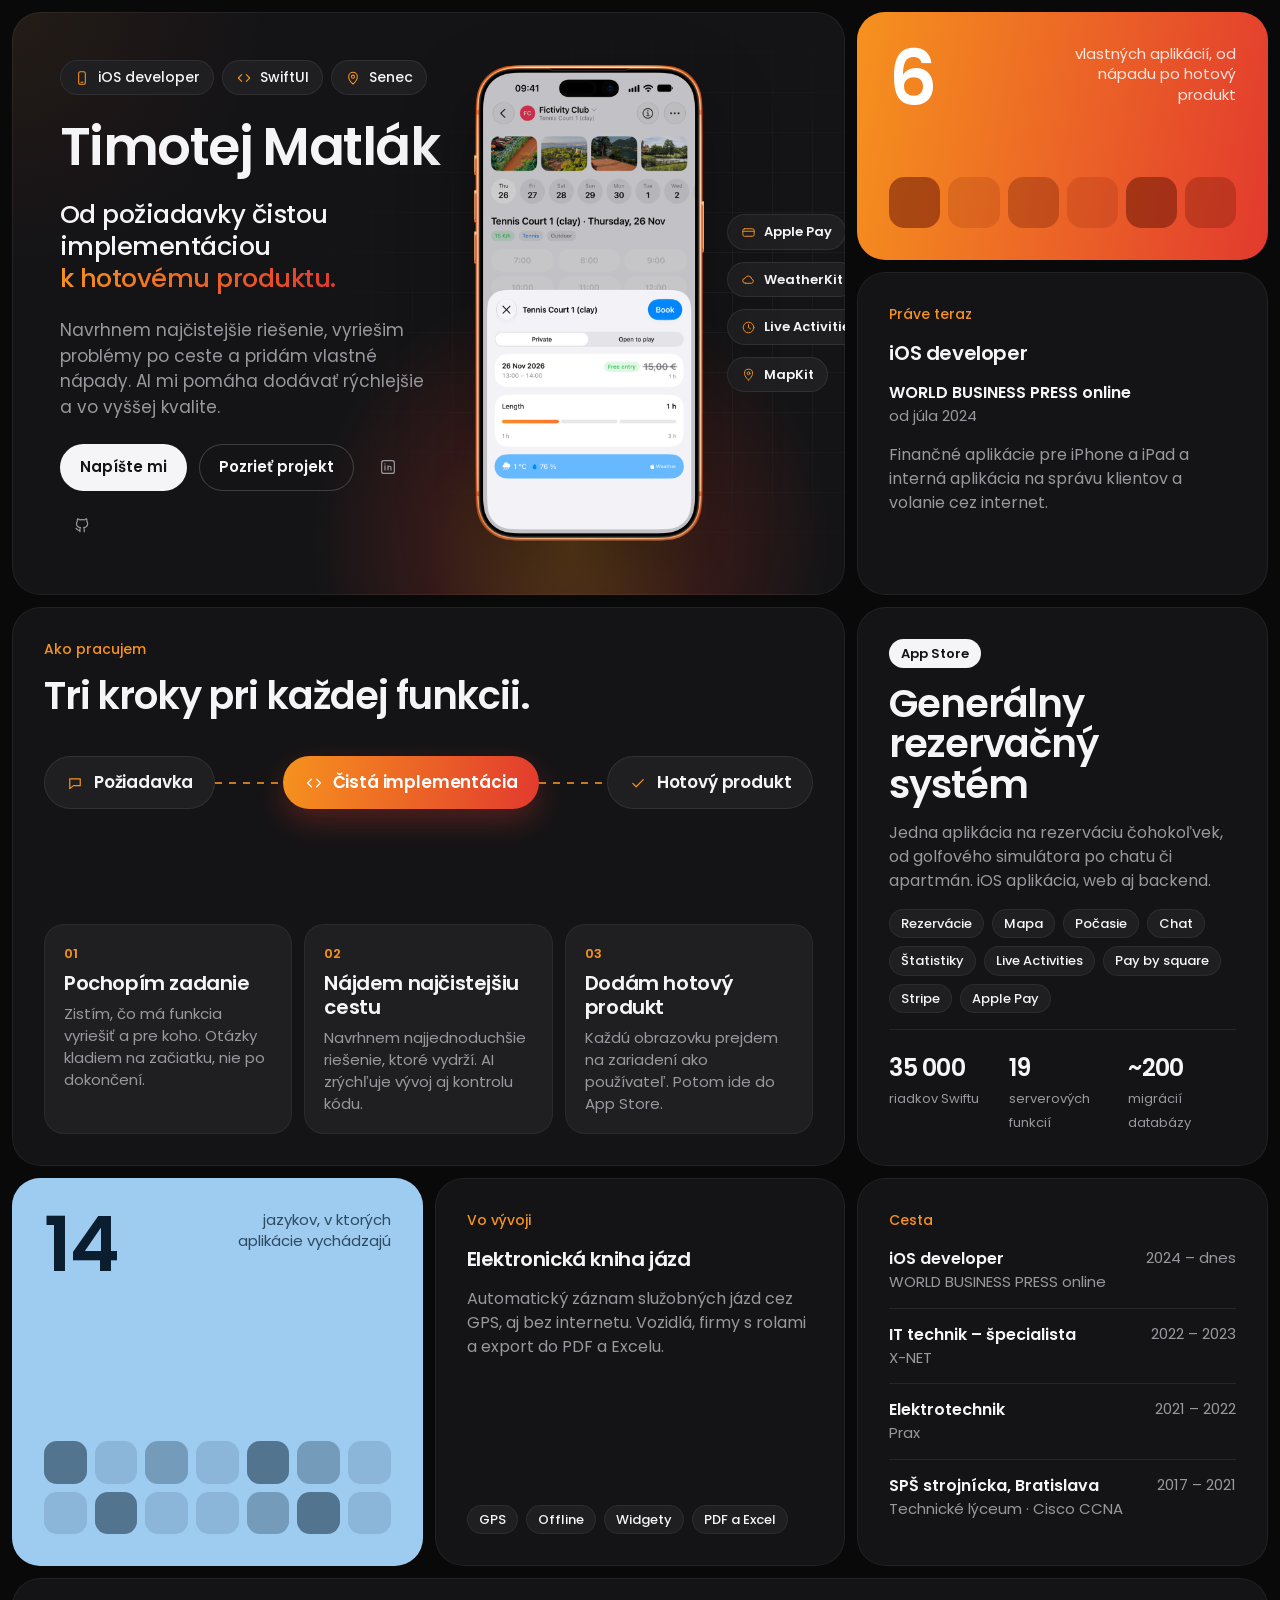
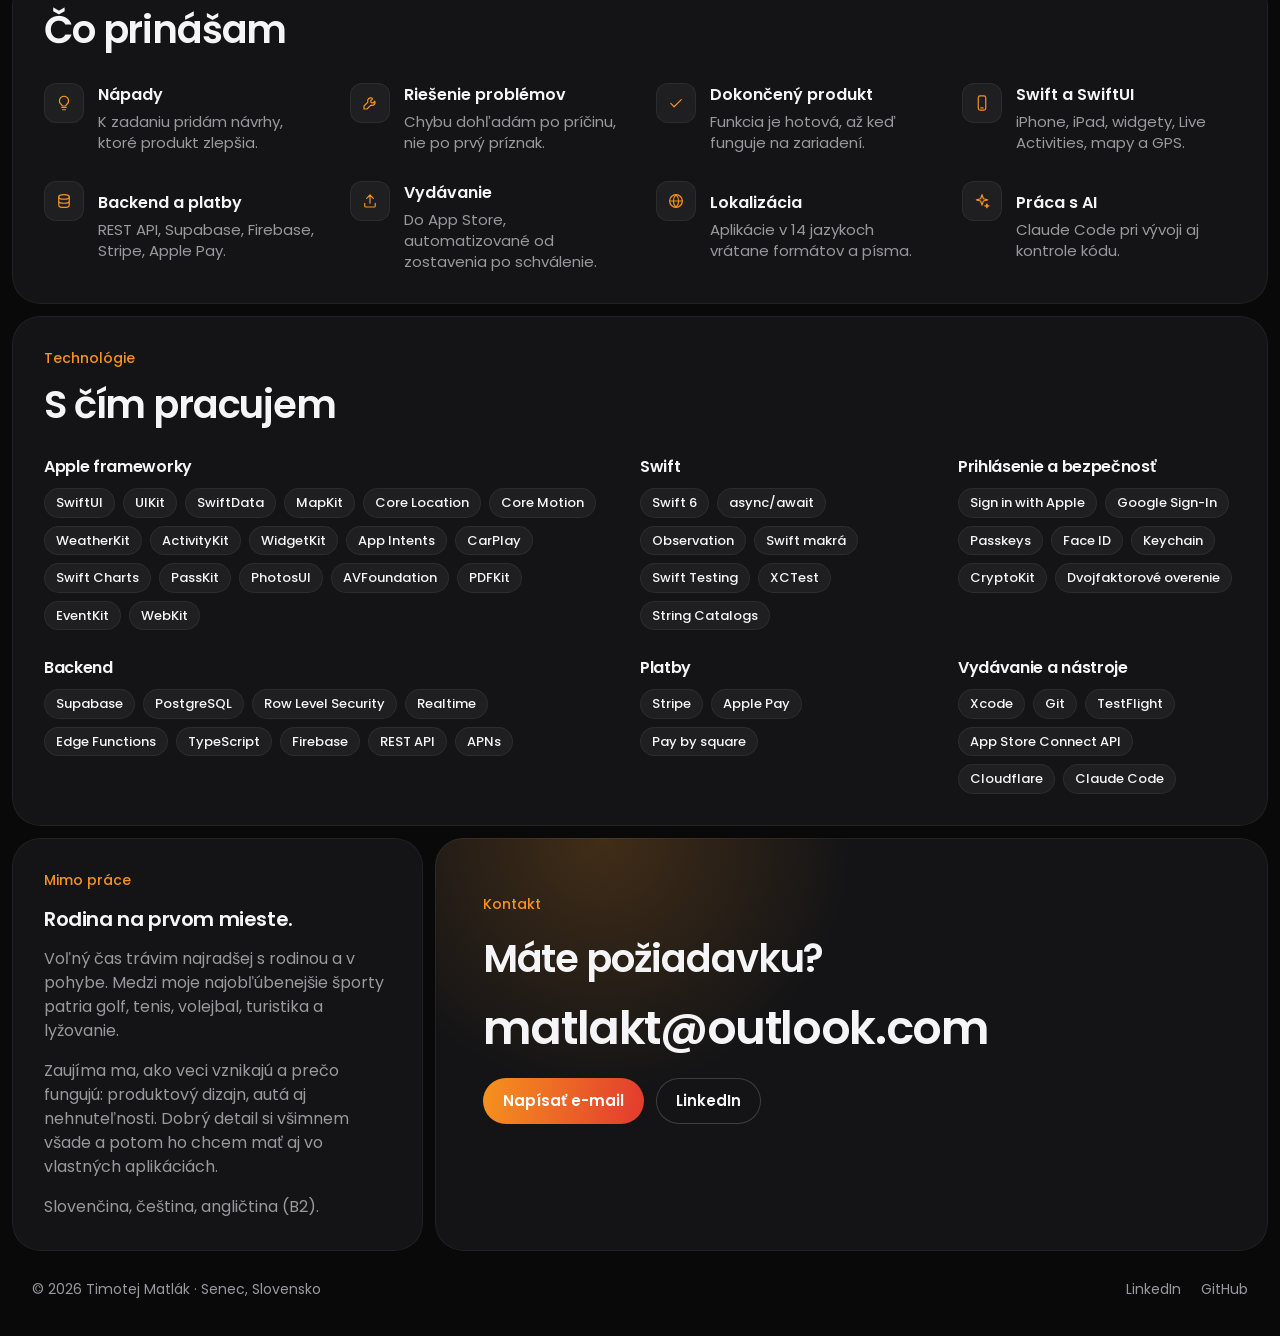
==== index.html @ e7dbe17a "Longer text outside of work Co-Authored-By: Claude Fable 5.2 <noreply@anthropic.com>" ====
<!DOCTYPE html>
<html lang="sk" data-theme="dark">
<head>
  <meta charset="UTF-8">
  <meta name="viewport" content="width=device-width, initial-scale=1.0">
  <script>document.documentElement.classList.add("js")</script>
  <title>Timotej Matlák | iOS developer</title>
  <meta name="description" content="iOS developer zo Slovenska. Od požiadavky čistou implementáciou k hotovému produktu: finančné aplikácie, vlastný rezervačný systém a ďalšie projekty.">
  <meta name="theme-color" content="#09090a">
  <meta name="color-scheme" content="dark">
  <link rel="stylesheet" href="style.css?v=17">
</head>
<body>
<main class="bento">

  <section class="tile hero c8 r2">
    <div class="hero-text">
      <div class="roles rise">
        <span><svg class="i" viewBox="0 0 24 24" aria-hidden="true"><rect x="7" y="2.5" width="10" height="19" rx="2.5"/><path d="M10.5 18.5h3"/></svg>iOS developer</span>
        <span><svg class="i" viewBox="0 0 24 24" aria-hidden="true"><path d="M8.5 7 3.5 12l5 5M15.5 7l5 5-5 5"/></svg>SwiftUI</span>
        <span><svg class="i" viewBox="0 0 24 24" aria-hidden="true"><path d="M12 21s6.5-5.600 6.500-11a6.500 6.500 0 0 0-13 0c0 5.400 6.500 11 6.500 11Z"/><circle cx="12" cy="10" r="2.300"/></svg>Senec</span>
      </div>
      <h1 class="rise" style="--i:1">Timotej Matlák</h1>
      <p class="motto rise" style="--i:2">Od požiadavky čistou implementáciou <span class="warm">k hotovému produktu.</span></p>
      <p class="lead rise" style="--i:3">Navrhnem najčistejšie riešenie, vyriešim problémy po ceste a pridám vlastné nápady. AI mi pomáha dodávať rýchlejšie a vo vyššej kvalite.</p>
      <div class="actions rise" style="--i:4">
        <a class="btn" href="#kontakt">Napíšte mi</a>
        <a class="btn btn-line" href="#projekt">Pozrieť projekt</a>
        <a class="icon-link" href="https://www.linkedin.com/in/matlák/" aria-label="LinkedIn"><svg class="i" viewBox="0 0 24 24" aria-hidden="true"><rect x="3.500" y="3.500" width="17" height="17" rx="3"/><path d="M8 10.500V16M8 7.800v.1M12 16v-3a2 2 0 0 1 4 0v3M12 10.500V16"/></svg></a>
        <a class="icon-link" href="https://github.com/Tim-engineer" aria-label="GitHub"><svg class="i" viewBox="0 0 24 24" aria-hidden="true"><path d="M9.500 19c-4 1.200-4-2-5.500-2.500M15 21v-3.200a2.800 2.800 0 0 0-.8-2.200c2.700-.3 5.300-1.300 5.300-5.600a4.300 4.300 0 0 0-1.200-3 4 4 0 0 0-.1-3s-1-.3-3.200 1.200a11 11 0 0 0-5.800 0C7 3.700 6 4 6 4a4 4 0 0 0-.1 3 4.300 4.300 0 0 0-1.200 3c0 4.300 2.600 5.300 5.300 5.600a2.800 2.800 0 0 0-.8 2.200V21"/></svg></a>
      </div>
    </div>
    <div class="stage rise" style="--i:3" aria-hidden="true">
      <div class="phone"><img class="shot" src="img/phone-1.png" alt=""><img class="shot swap" src="img/phone-2.png" alt=""></div>
      <div class="chips">
      <span class="chip chip-1"><svg class="i" viewBox="0 0 24 24"><rect x="3" y="6" width="18" height="12" rx="2.500"/><path d="M3 10h18"/></svg>Apple Pay</span>
      <span class="chip chip-2"><svg class="i" viewBox="0 0 24 24"><path d="M7 18a4 4 0 0 1-.5-8 5.500 5.500 0 0 1 10.600 1.200A3.500 3.500 0 0 1 17 18H7Z"/></svg>WeatherKit</span>
      <span class="chip chip-3"><svg class="i" viewBox="0 0 24 24"><circle cx="12" cy="12" r="8.500"/><path d="M12 7.500V12l3 2"/></svg>Live Activities</span>
      <span class="chip chip-4"><svg class="i" viewBox="0 0 24 24"><path d="M12 21s6.500-5.600 6.500-11a6.500 6.500 0 0 0-13 0c0 5.400 6.500 11 6.500 11Z"/><circle cx="12" cy="10" r="2.300"/></svg>MapKit</span>
      </div>
    </div>
  </section>

  <section class="tile tile-warm c4 reveal">
    <div class="stat-head"><span class="big">6</span><p>vlastných aplikácií, od nápadu po hotový produkt</p></div>
    <div class="apps" aria-hidden="true"><span style="--n:0"></span><span style="--n:1"></span><span style="--n:2"></span><span style="--n:3"></span><span style="--n:4"></span><span style="--n:5"></span></div>
  </section>

  <section class="tile c4 reveal" style="--i:1">
    <span class="label">Práve teraz</span>
    <h3>iOS developer</h3>
    <p class="org">WORLD BUSINESS PRESS online<small>od júla 2024</small></p>
    <p>Finančné aplikácie pre iPhone a iPad a interná aplikácia na správu klientov a volanie cez internet.</p>
  </section>

  <section class="tile c8 r2 reveal">
    <span class="label">Ako pracujem</span>
    <h2>Tri kroky pri každej funkcii.</h2>
    <div class="flow" aria-hidden="true">
      <span class="node"><svg class="i" viewBox="0 0 24 24"><path d="M5 6.500h14v9H10l-5 4v-13Z"/></svg>Požiadavka</span>
      <span class="wire"></span>
      <span class="node node-main"><svg class="i" viewBox="0 0 24 24"><path d="M8.500 7 3.500 12l5 5M15.500 7l5 5-5 5"/></svg>Čistá implementácia</span>
      <span class="wire"></span>
      <span class="node"><svg class="i" viewBox="0 0 24 24"><path d="m5 12.500 4.500 4.500L19 7.500"/></svg>Hotový produkt</span>
    </div>
    <div class="steps">
      <div class="step"><small>01</small><h3>Pochopím zadanie</h3><p>Zistím, čo má funkcia vyriešiť a pre koho. Otázky kladiem na začiatku, nie po dokončení.</p></div>
      <div class="step"><small>02</small><h3>Nájdem najčistejšiu cestu</h3><p>Navrhnem najjednoduchšie riešenie, ktoré vydrží. AI zrýchľuje vývoj aj kontrolu kódu.</p></div>
      <div class="step"><small>03</small><h3>Dodám hotový produkt</h3><p>Každú obrazovku prejdem na zariadení ako používateľ. Potom ide do App Store.</p></div>
    </div>
  </section>

  <section class="tile c4 r2 reveal" id="projekt" style="--i:1">
    <span class="badge">App Store</span>
    <h2>Generálny rezervačný systém</h2>
    <p>Jedna aplikácia na rezerváciu čohokoľvek, od golfového simulátora po chatu či apartmán. iOS aplikácia, web aj backend.</p>
    <div class="tags"><span>Rezervácie</span><span>Mapa</span><span>Počasie</span><span>Chat</span><span>Štatistiky</span><span>Live Activities</span><span>Pay by square</span><span>Stripe</span><span>Apple Pay</span></div>
    <div class="nums">
      <div><b>35 000</b><span>riadkov Swiftu</span></div>
      <div><b>19</b><span>serverových funkcií</span></div>
      <div><b>~200</b><span>migrácií databázy</span></div>
    </div>
  </section>

  <section class="tile tile-sky c4 reveal">
    <div class="stat-head"><span class="big">14</span><p>jazykov, v ktorých aplikácie vychádzajú</p></div>
    <div class="langs" aria-hidden="true">
      <span style="--n:0"></span><span style="--n:1"></span><span style="--n:2"></span><span style="--n:3"></span><span style="--n:4"></span><span style="--n:5"></span><span style="--n:6"></span>
      <span style="--n:7"></span><span style="--n:8"></span><span style="--n:9"></span><span style="--n:10"></span><span style="--n:11"></span><span style="--n:12"></span><span style="--n:13"></span>
    </div>
  </section>

  <section class="tile c4 reveal" style="--i:1">
    <span class="label">Vo vývoji</span>
    <h3>Elektronická kniha jázd</h3>
    <p>Automatický záznam služobných jázd cez GPS, aj bez internetu. Vozidlá, firmy s rolami a export do PDF a Excelu.</p>
    <div class="tags push"><span>GPS</span><span>Offline</span><span>Widgety</span><span>PDF a Excel</span></div>
  </section>

  <section class="tile c4 reveal" style="--i:2">
    <span class="label">Cesta</span>
    <ul class="rows">
      <li><div><b>iOS developer</b><small>WORLD BUSINESS PRESS online</small></div><span>2024 – dnes</span></li>
      <li><div><b>IT technik – špecialista</b><small>X-NET</small></div><span>2022 – 2023</span></li>
      <li><div><b>Elektrotechnik</b><small>Prax</small></div><span>2021 – 2022</span></li>
      <li><div><b>SPŠ strojnícka, Bratislava</b><small>Technické lýceum · Cisco CCNA</small></div><span>2017 – 2021</span></li>
    </ul>
  </section>

  <section class="tile c12 reveal">
    <h2>Čo prinášam</h2>
    <ul class="skills">
      <li><span class="ico"><svg class="i" viewBox="0 0 24 24" aria-hidden="true"><path d="M9 18h6M10 21h4M12 3a6 6 0 0 0-3.500 10.900c.6.500 1 1.200 1 2.100h5c0-.9.400-1.600 1-2.100A6 6 0 0 0 12 3Z"/></svg></span><b>Nápady</b><span>K zadaniu pridám návrhy, ktoré produkt zlepšia.</span></li>
      <li><span class="ico"><svg class="i" viewBox="0 0 24 24" aria-hidden="true"><path d="M14.500 5.500a4 4 0 0 0-5.300 5.300L4 16v4h4l5.200-5.200a4 4 0 0 0 5.300-5.300L16 12l-2.500-.5L13 9l2.500-2.500"/></svg></span><b>Riešenie problémov</b><span>Chybu dohľadám po príčinu, nie po prvý príznak.</span></li>
      <li><span class="ico"><svg class="i" viewBox="0 0 24 24" aria-hidden="true"><path d="m5 12.500 4.500 4.500L19 7.500"/></svg></span><b>Dokončený produkt</b><span>Funkcia je hotová, až keď funguje na zariadení.</span></li>
      <li><span class="ico"><svg class="i" viewBox="0 0 24 24" aria-hidden="true"><rect x="7" y="2.500" width="10" height="19" rx="2.500"/><path d="M10.500 18.500h3"/></svg></span><b>Swift a SwiftUI</b><span>iPhone, iPad, widgety, Live Activities, mapy a GPS.</span></li>
      <li><span class="ico"><svg class="i" viewBox="0 0 24 24" aria-hidden="true"><ellipse cx="12" cy="6.500" rx="7" ry="3"/><path d="M5 6.500v11c0 1.700 3.100 3 7 3s7-1.300 7-3v-11M5 12c0 1.700 3.100 3 7 3s7-1.300 7-3"/></svg></span><b>Backend a platby</b><span>REST API, Supabase, Firebase, Stripe, Apple Pay.</span></li>
      <li><span class="ico"><svg class="i" viewBox="0 0 24 24" aria-hidden="true"><path d="M12 15V4M7.500 8.500 12 4l4.500 4.500M5 15v3.500A1.500 1.500 0 0 0 6.500 20h11a1.500 1.500 0 0 0 1.500-1.500V15"/></svg></span><b>Vydávanie</b><span>Do App Store, automatizované od zostavenia po schválenie.</span></li>
      <li><span class="ico"><svg class="i" viewBox="0 0 24 24" aria-hidden="true"><circle cx="12" cy="12" r="8.500"/><path d="M3.500 12h17M12 3.500c2.500 2.500 3.500 5.300 3.500 8.500s-1 6-3.500 8.500c-2.500-2.500-3.500-5.300-3.500-8.500s1-6 3.500-8.500Z"/></svg></span><b>Lokalizácia</b><span>Aplikácie v 14 jazykoch vrátane formátov a písma.</span></li>
      <li><span class="ico"><svg class="i" viewBox="0 0 24 24" aria-hidden="true"><path d="M12 3.500 13.800 9l5.700 1.500-5.700 1.500L12 17.500 10.200 12 4.500 10.500 10.200 9 12 3.500ZM18.500 16l.7 2 2 .5-2 .5-.7 2-.7-2-2-.5 2-.5.700-2Z"/></svg></span><b>Práca s AI</b><span>Claude Code pri vývoji aj kontrole kódu.</span></li>
    </ul>
  </section>

  <section class="tile c12 reveal">
    <span class="label">Technológie</span>
    <h2>S čím pracujem</h2>
    <div class="tech">
      <div><h3>Apple frameworky</h3><div class="tags"><span>SwiftUI</span><span>UIKit</span><span>SwiftData</span><span>MapKit</span><span>Core Location</span><span>Core Motion</span><span>WeatherKit</span><span>ActivityKit</span><span>WidgetKit</span><span>App Intents</span><span>CarPlay</span><span>Swift Charts</span><span>PassKit</span><span>PhotosUI</span><span>AVFoundation</span><span>PDFKit</span><span>EventKit</span><span>WebKit</span></div></div>
      <div><h3>Swift</h3><div class="tags"><span>Swift 6</span><span>async/await</span><span>Observation</span><span>Swift makrá</span><span>Swift Testing</span><span>XCTest</span><span>String Catalogs</span></div></div>
      <div><h3>Prihlásenie a bezpečnosť</h3><div class="tags"><span>Sign in with Apple</span><span>Google Sign-In</span><span>Passkeys</span><span>Face ID</span><span>Keychain</span><span>CryptoKit</span><span>Dvojfaktorové overenie</span></div></div>
      <div><h3>Backend</h3><div class="tags"><span>Supabase</span><span>PostgreSQL</span><span>Row Level Security</span><span>Realtime</span><span>Edge Functions</span><span>TypeScript</span><span>Firebase</span><span>REST API</span><span>APNs</span></div></div>
      <div><h3>Platby</h3><div class="tags"><span>Stripe</span><span>Apple Pay</span><span>Pay by square</span></div></div>
      <div><h3>Vydávanie a nástroje</h3><div class="tags"><span>Xcode</span><span>Git</span><span>TestFlight</span><span>App Store Connect API</span><span>Cloudflare</span><span>Claude Code</span></div></div>
    </div>
  </section>

  <section class="tile c4 reveal">
    <span class="label">Mimo práce</span>
    <h3>Rodina na prvom mieste.</h3>
    <p>Voľný čas trávim najradšej s rodinou a v pohybe. Medzi moje najobľúbenejšie športy patria golf, tenis, volejbal, turistika a lyžovanie.</p>
    <p>Zaujíma ma, ako veci vznikajú a prečo fungujú: produktový dizajn, autá aj nehnuteľnosti. Dobrý detail si všimnem všade a potom ho chcem mať aj vo vlastných aplikáciách.</p>
    <p class="push">Slovenčina, čeština, angličtina (B2).</p>
  </section>

  <section class="tile contact c8 reveal" id="kontakt" style="--i:1">
    <span class="label">Kontakt</span>
    <h2>Máte požiadavku?</h2>
    <a class="mail" href="mailto:matlakt@outlook.com">matlakt@outlook.com</a>
    <div class="actions">
      <a class="btn btn-warm" href="mailto:matlakt@outlook.com">Napísať e-mail</a>
      <a class="btn btn-line" href="https://www.linkedin.com/in/matlák/">LinkedIn</a>
    </div>
  </section>

  <footer class="foot">
    <span>© 2026 Timotej Matlák · Senec, Slovensko</span>
    <nav><a href="https://www.linkedin.com/in/matlák/">LinkedIn</a><a href="https://github.com/Tim-engineer">GitHub</a></nav>
  </footer>
</main>
<script>
(function () {
  var items = document.querySelectorAll(".reveal");
  if (!("IntersectionObserver" in window)) { items.forEach(function (el) { el.classList.add("is-in"); }); return; }
  var io = new IntersectionObserver(function (entries) {
    entries.forEach(function (en) { if (en.isIntersecting) { en.target.classList.add("is-in"); io.unobserve(en.target); } });
  }, { rootMargin: "0px 0px -5% 0px" });
  items.forEach(function (el) { io.observe(el); });
})();
</script>
<script>
(function () {
  // Warm glow that follows the pointer across the tiles.
  if (!window.matchMedia("(hover: hover) and (pointer: fine)").matches) return;
  var tiles = document.querySelectorAll(".tile"), x = 0, y = 0, queued = false;
  function paint() {
    queued = false;
    tiles.forEach(function (t) {
      var r = t.getBoundingClientRect();
      t.style.setProperty("--mx", (x - r.left) + "px");
      t.style.setProperty("--my", (y - r.top) + "px");
    });
  }
  function ask() { if (!queued) { queued = true; requestAnimationFrame(paint); } }
  window.addEventListener("pointermove", function (e) { x = e.clientX; y = e.clientY; ask(); }, { passive: true });
  window.addEventListener("scroll", ask, { passive: true });
  document.documentElement.addEventListener("pointerleave", function () { x = y = -9999; ask(); });
})();
</script>
</body>
</html>
---- style.css ----
/* Personal bento page. Tokens are RGB triplets so every surface can take an alpha. */
@font-face { font-family: "Poppins"; font-weight: 400; font-display: swap; src: url("fonts/poppins-400-latin-ext.woff2") format("woff2"); unicode-range: U+0100-02BA, U+1E00-1E9F, U+20A0-20C0; }
@font-face { font-family: "Poppins"; font-weight: 400; font-display: swap; src: url("fonts/poppins-400-latin.woff2") format("woff2"); unicode-range: U+0000-00FF, U+2000-206F, U+20AC; }
@font-face { font-family: "Poppins"; font-weight: 500; font-display: swap; src: url("fonts/poppins-500-latin-ext.woff2") format("woff2"); unicode-range: U+0100-02BA, U+1E00-1E9F, U+20A0-20C0; }
@font-face { font-family: "Poppins"; font-weight: 500; font-display: swap; src: url("fonts/poppins-500-latin.woff2") format("woff2"); unicode-range: U+0000-00FF, U+2000-206F, U+20AC; }
@font-face { font-family: "Poppins"; font-weight: 600; font-display: swap; src: url("fonts/poppins-600-latin-ext.woff2") format("woff2"); unicode-range: U+0100-02BA, U+1E00-1E9F, U+20A0-20C0; }
@font-face { font-family: "Poppins"; font-weight: 600; font-display: swap; src: url("fonts/poppins-600-latin.woff2") format("woff2"); unicode-range: U+0000-00FF, U+2000-206F, U+20AC; }

:root {
  color-scheme: light;
  --bg: 240 240 242;
  --surface: 255 255 255;
  --raised: 243 243 245;
  --ink: 26 26 26;
  --muted: 110 110 115;
  --line: 0 0 0;
  --sky: 222 238 252;
  --sky-ink: 18 52 82;
  --warm-a: #e23a2e;
  --warm-b: #f6921e;
  --warm: linear-gradient(100deg, var(--warm-b), var(--warm-a));
  --font: -apple-system, BlinkMacSystemFont, "Poppins", "Helvetica Neue", Helvetica, Arial, sans-serif;
  --ease: cubic-bezier(.16, 1, .3, 1);
}
@media (prefers-color-scheme: dark) {
  :root:not([data-theme="light"]) {
    color-scheme: dark;
    --bg: 9 9 10; --surface: 20 20 22; --raised: 31 31 34; --ink: 245 245 247; --muted: 152 152 158; --line: 255 255 255;
    --sky: 158 204 240; --sky-ink: 10 30 48;
  }
}
:root[data-theme="dark"] {
  color-scheme: dark;
  --bg: 9 9 10; --surface: 20 20 22; --raised: 31 31 34; --ink: 245 245 247; --muted: 152 152 158; --line: 255 255 255;
  --sky: 158 204 240; --sky-ink: 10 30 48;
}

* { margin: 0; padding: 0; box-sizing: border-box; }
body { font-family: var(--font); background: rgb(var(--bg)); color: rgb(var(--ink)); font-size: 16px; line-height: 1.5; -webkit-font-smoothing: antialiased; }
a { color: inherit; text-decoration: none; }
img { display: block; max-width: 100%; }
ul { list-style: none; }
:focus-visible { outline: 2px solid var(--warm-b); outline-offset: 3px; }
h1, h2, h3 { font-weight: 600; letter-spacing: -0.03em; line-height: 1.05; }
h1 { font-size: clamp(44px, 6vw, 84px); }
h2 { font-size: clamp(28px, 3vw, 40px); }
h3 { font-size: 20px; letter-spacing: -0.02em; line-height: 1.2; }
.warm { background: var(--warm); -webkit-background-clip: text; background-clip: text; -webkit-text-fill-color: transparent; color: var(--warm-a); }
.muted { color: rgb(var(--muted)); }
.i { width: 18px; height: 18px; flex: none; fill: none; stroke: currentColor; stroke-width: 1.6; stroke-linecap: round; stroke-linejoin: round; }

/* ---------- grid ---------- */
.bento { display: grid; grid-template-columns: repeat(12, 1fr); grid-auto-flow: row dense; gap: 12px; padding: 12px; max-width: 1560px; margin: 0 auto; }
.tile { position: relative; background: rgb(var(--surface)); border-radius: 28px; padding: 32px; overflow: hidden; box-shadow: inset 0 0 0 1px rgb(var(--line) / .06); display: flex; flex-direction: column; gap: 16px; min-width: 0; }
.c4 { grid-column: span 4; } .c8 { grid-column: span 8; } .c12 { grid-column: span 12; } .r2 { grid-row: span 2; }
.label { font-size: 14px; font-weight: 500; color: var(--warm-b); }
.tile p { color: rgb(var(--muted)); max-width: 54ch; }
.push { margin-top: auto; }

/* ---------- hero ---------- */
.hero { display: grid; grid-template-columns: 1fr auto; align-items: center; gap: 32px; padding: 48px; min-height: 560px; isolation: isolate; }
.hero::before { content: ""; position: absolute; inset: 0; z-index: -1; background-image: linear-gradient(rgb(var(--line) / .05) 1px, transparent 1px), linear-gradient(90deg, rgb(var(--line) / .05) 1px, transparent 1px); background-size: 40px 40px; -webkit-mask-image: radial-gradient(ellipse 70% 80% at 80% 50%, #000, transparent 70%); mask-image: radial-gradient(ellipse 70% 80% at 80% 50%, #000, transparent 70%); }
.hero::after { content: ""; position: absolute; z-index: -1; right: -10%; bottom: -40%; width: 70%; aspect-ratio: 1; border-radius: 50%; background: radial-gradient(closest-side, rgba(246, 146, 30, .22), rgba(226, 58, 46, .10) 50%, transparent); }
.hero-text { display: flex; flex-direction: column; align-items: flex-start; gap: 24px; }
.roles { display: inline-flex; flex-wrap: wrap; border-radius: 100px; background: rgb(var(--raised)); box-shadow: inset 0 0 0 1px rgb(var(--line) / .06); font-size: 14px; font-weight: 500; }
.roles span { display: inline-flex; align-items: center; gap: 8px; padding: 8px 16px; }
.roles span + span { box-shadow: inset 1px 0 0 rgb(var(--line) / .1); }
.roles .i { width: 16px; height: 16px; color: var(--warm-b); }
.motto .warm { display: inline-block; }
.motto { font-size: clamp(20px, 2vw, 28px); font-weight: 500; letter-spacing: -0.02em; line-height: 1.25; max-width: 26ch; color: rgb(var(--ink)) !important; }
.lead { font-size: 17px; max-width: 46ch !important; }
.actions { display: flex; flex-wrap: wrap; align-items: center; gap: 12px; }
.btn { display: inline-flex; align-items: center; gap: 8px; font-size: 15px; font-weight: 600; padding: 12px 20px; border-radius: 100px; background: rgb(var(--ink)); color: rgb(var(--surface)); transition: transform .2s var(--ease), opacity .2s; }
.btn:hover { transform: translateY(-2px); }
.btn-line { background: transparent; color: rgb(var(--ink)); box-shadow: inset 0 0 0 1px rgb(var(--line) / .18); }
.btn-warm { background: var(--warm); color: #fff; }
.icon-link { display: grid; place-items: center; width: 44px; height: 44px; border-radius: 100px; color: rgb(var(--muted)); transition: color .2s, background .2s; }
.icon-link:hover { color: rgb(var(--ink)); background: rgb(var(--raised)); }

.stage { position: relative; width: 300px; margin-right: 32px; }
.phone { position: relative; width: 228px; margin: 0 auto; padding: 7px; border-radius: 42px; background: #0c0c0d; box-shadow: 0 0 0 1px #ffb27a, 0 0 0 4px #f0843c, 0 0 0 5px #c9631f, 0 30px 50px rgb(0 0 0 / .3); transform: rotate(4deg); animation: float 7s ease-in-out infinite; }
.phone img { width: 100%; border-radius: 35px; }
.phone .swap { position: absolute; inset: 7px; width: calc(100% - 14px); animation: swap 9s ease-in-out infinite; }
@keyframes swap { 0%, 40% { opacity: 0; } 50%, 90% { opacity: 1; } 100% { opacity: 0; } }
.chip { position: absolute; display: inline-flex; align-items: center; gap: 8px; padding: 8px 14px; border-radius: 100px; font-size: 13px; font-weight: 600; background: rgb(var(--surface)); box-shadow: inset 0 0 0 1px rgb(var(--line) / .08), 0 10px 24px rgb(0 0 0 / .16); white-space: nowrap; animation: bob 5s ease-in-out infinite; }
.chip .i { width: 15px; height: 15px; color: var(--warm-b); }
.chip-1 { top: 10%; left: -22%; }
.chip-2 { top: 40%; right: -24%; animation-delay: -1.6s; }
.chip-3 { bottom: 20%; left: -16%; animation-delay: -3.1s; }
.chip-4 { bottom: 4%; right: -10%; animation-delay: -2.2s; }
@keyframes float { 50% { transform: rotate(3deg) translateY(-10px); } }
@keyframes bob { 50% { transform: translateY(-8px); } }

/* ---------- stat tiles ---------- */
.tile-warm { background: var(--warm); color: #fff; box-shadow: none; }
.tile-warm p { color: rgb(255 255 255 / .85); }
.tile-sky { background: rgb(var(--sky)); color: rgb(var(--sky-ink)); box-shadow: none; }
.tile-sky p { color: rgb(var(--sky-ink) / .75); }
.big { font-size: clamp(56px, 6vw, 88px); font-weight: 600; letter-spacing: -0.04em; line-height: .9; }
.stat-head { display: flex; justify-content: space-between; align-items: flex-start; gap: 16px; }
.stat-head p { text-align: right; max-width: 18ch; font-size: 15px; line-height: 1.35; }
.apps { display: grid; grid-template-columns: repeat(6, 1fr); gap: 8px; margin-top: auto; }
.apps span { aspect-ratio: 1; border-radius: 30%; background: rgb(110 24 8 / .16); }
.apps span:nth-child(3n) { background: rgb(110 24 8 / .32); }
.apps span:nth-child(4n + 1) { background: rgb(110 24 8 / .55); }
.js .is-in .apps span { animation: pop .5s cubic-bezier(.34, 1.56, .64, 1) backwards; animation-delay: calc(var(--n) * 90ms + .2s); }
.langs { display: grid; grid-template-columns: repeat(7, 1fr); gap: 8px; margin-top: auto; }
.langs span { aspect-ratio: 1; border-radius: 30%; background: rgb(var(--sky-ink) / .12); }
.langs span:nth-child(3n) { background: rgb(var(--sky-ink) / .28); }
.langs span:nth-child(4n + 1) { background: rgb(var(--sky-ink) / .5); }
.js .is-in .langs span { animation: pop .45s cubic-bezier(.34, 1.56, .64, 1) backwards; animation-delay: calc(var(--n) * 45ms + .2s); }
@keyframes pop { from { transform: scale(0); } }

/* ---------- process ---------- */
.flow { display: flex; align-items: center; margin: 24px 0 8px; }
.node { flex: none; display: inline-flex; align-items: center; gap: 10px; padding: 14px 22px; border-radius: 100px; background: rgb(var(--raised)); box-shadow: inset 0 0 0 1px rgb(var(--line) / .08); font-weight: 600; font-size: 17px; letter-spacing: -0.01em; }
.node .i { color: var(--warm-b); }
.node-main { background: var(--warm); color: #fff; box-shadow: 0 12px 30px rgba(226, 58, 46, .3); }
.node-main .i { color: #fff; }
.wire { flex: 1; height: 2px; min-width: 24px; background: repeating-linear-gradient(90deg, var(--warm-b) 0 7px, transparent 7px 14px); background-size: 14px 2px; animation: wire 0.9s linear infinite; opacity: .8; }
@keyframes wire { to { background-position: 14px 0; } }
.steps { display: grid; grid-template-columns: repeat(3, 1fr); gap: 12px; margin-top: auto; }
.step { background: rgb(var(--raised)); border-radius: 20px; padding: 20px; display: flex; flex-direction: column; gap: 8px; box-shadow: inset 0 0 0 1px rgb(var(--line) / .05); }
.step small { font-size: 13px; font-weight: 600; color: var(--warm-b); font-variant-numeric: tabular-nums; }
.step p { font-size: 15px; line-height: 1.45; }

/* ---------- project ---------- */
.tags { display: flex; flex-wrap: wrap; gap: 8px; }
.tags span { font-size: 13px; font-weight: 500; padding: 5px 12px; border-radius: 100px; background: rgb(var(--raised)); box-shadow: inset 0 0 0 1px rgb(var(--line) / .06); }
.nums { display: grid; grid-template-columns: repeat(3, 1fr); gap: 12px; padding-top: 20px; border-top: 1px solid rgb(var(--line) / .08); margin-top: auto; }
.nums b { display: block; font-size: 24px; font-weight: 600; letter-spacing: -0.03em; }
.nums span { font-size: 13px; color: rgb(var(--muted)); }
.badge { align-self: flex-start; font-size: 13px; font-weight: 600; padding: 5px 12px; border-radius: 100px; background: rgb(var(--ink)); color: rgb(var(--surface)); }

/* ---------- lists ---------- */
.rows > li { display: flex; justify-content: space-between; gap: 16px; padding: 14px 0; border-top: 1px solid rgb(var(--line) / .08); }
.rows > li:first-child { border-top: 0; padding-top: 0; }
.rows b { font-weight: 600; }
.rows span { color: rgb(var(--muted)); font-size: 15px; white-space: nowrap; }
.rows small { display: block; color: rgb(var(--muted)); font-size: 15px; }
.skills { display: grid; grid-template-columns: repeat(4, 1fr); gap: 28px 32px; margin-top: 16px; }
.skills li { display: grid; grid-template-columns: auto 1fr; gap: 4px 14px; align-items: start; }
.skills .ico { grid-row: span 2; width: 40px; height: 40px; border-radius: 12px; display: grid; place-items: center; background: rgb(var(--raised)); box-shadow: inset 0 0 0 1px rgb(var(--line) / .06); color: var(--warm-b); }
.skills b { font-weight: 600; align-self: end; }
.skills span { color: rgb(var(--muted)); font-size: 15px; line-height: 1.4; }

/* ---------- contact ---------- */
.contact { padding: 56px 48px; isolation: isolate; gap: 24px; }
.contact::after { content: ""; position: absolute; z-index: -1; left: -10%; top: -60%; width: 60%; aspect-ratio: 1; border-radius: 50%; background: radial-gradient(closest-side, rgba(246, 146, 30, .2), transparent); }
.mail { font-size: clamp(26px, 3.6vw, 52px); font-weight: 600; letter-spacing: -0.03em; line-height: 1.1; overflow-wrap: anywhere; }
.mail:hover { background: var(--warm); -webkit-background-clip: text; background-clip: text; -webkit-text-fill-color: transparent; }
.foot { grid-column: span 12; display: flex; justify-content: space-between; flex-wrap: wrap; gap: 12px 24px; padding: 16px 20px 24px; font-size: 14px; color: rgb(var(--muted)); }
.foot nav { display: flex; gap: 20px; }
.foot a:hover { color: rgb(var(--ink)); }

/* ---------- motion ---------- */
.rise { animation: rise .9s var(--ease) backwards; animation-delay: calc(var(--i, 0) * 90ms + 80ms); }
@keyframes rise { from { opacity: 0; transform: translateY(16px); } }
.js .reveal { opacity: 0; transform: translateY(20px); transition: opacity .8s var(--ease), transform .8s var(--ease); transition-delay: calc(var(--i, 0) * 80ms); }
.js .reveal.is-in { opacity: 1; transform: none; }
.tile-link { transition: transform .3s var(--ease); }
.tile-link:hover { transform: translateY(-3px); }
@media (prefers-reduced-motion: reduce) {
  *, *::before, *::after { animation: none !important; transition: none !important; }
  .js .reveal { opacity: 1; transform: none; }
}

/* ---------- responsive ---------- */
@media (max-width: 1180px) {
  .c4 { grid-column: span 6; } .c8 { grid-column: span 12; } .r2 { grid-row: auto; }
  .skills { grid-template-columns: repeat(2, 1fr); }
  #projekt { grid-column: span 12; }
}
@media (max-width: 760px) {
  .bento { gap: 8px; padding: 8px; }
  .c4, .c8, .c12, .foot { grid-column: span 12; }
  .tile { padding: 24px; border-radius: 24px; }
  .hero { grid-template-columns: 1fr; padding: 32px 24px; min-height: 0; }
  .stage { margin: 16px auto 8px; width: 240px; }
  .phone { width: 190px; border-radius: 36px; }
  .phone img { border-radius: 29px; }
  .chip-1, .chip-3 { left: -14%; } .chip-2, .chip-4 { right: -14%; }
  .flow { flex-direction: column; align-items: stretch; }
  .node { justify-content: center; }
  .wire { flex: none; width: 2px; height: 24px; min-width: 0; margin: 0 auto; background: repeating-linear-gradient(180deg, var(--warm-b) 0 7px, transparent 7px 14px); animation: none; }
  .steps, .skills { grid-template-columns: 1fr; }
  .contact { padding: 40px 24px; }
}

/* ---------- technologies ---------- */
.tech { display: grid; grid-template-columns: 2fr 1fr 1fr; gap: 28px 40px; margin-top: 16px; }
.tech > div { display: flex; flex-direction: column; gap: 12px; }
.tech h3 { font-size: 16px; }
@media (max-width: 1180px) { .tech { grid-template-columns: 1fr 1fr; } }
@media (max-width: 760px) { .tech { grid-template-columns: 1fr; } }

/* orange phone details: island and side buttons */
.phone::before { content: ""; position: absolute; z-index: 2; top: 15px; left: 50%; width: 30%; height: 20px; margin-left: -15%; border-radius: 100px; background: #000; }
.phone::after { content: ""; position: absolute; z-index: -1; top: 30%; right: -7px; width: 4px; height: 9%; border-radius: 2px; background: #e0762f; box-shadow: -243px -40px 0 #e0762f, -243px 14px 0 #e0762f; }
@media (max-width: 760px) { .phone::before { top: 13px; height: 17px; } .phone::after { box-shadow: -205px -34px 0 #e0762f, -205px 12px 0 #e0762f; } }

/* Apple bezel image: shown upright and unmodified, screens sit in its opening */
.phone { width: 236px; padding: 0; border-radius: 0; background: none; box-shadow: none; transform: none; animation: none; aspect-ratio: 1470 / 3000; filter: drop-shadow(0 30px 36px rgb(0 0 0 / .3)); }
.phone::before, .phone::after { content: none; }
.phone .screen { position: absolute; inset: auto; left: 5.1%; top: 2.2%; width: 89.8%; height: 95.6%; border-radius: 9% / 4.2%; }
.phone .bezel { position: absolute; inset: 0; width: 100%; height: 100%; border-radius: 0; }
@media (max-width: 760px) { .phone { width: 200px; border-radius: 0; } .phone .screen { border-radius: 9% / 4.2%; } }

/* role pills are separate; feature chips stand beside the phone instead of over it */
.roles { background: none; box-shadow: none; gap: 8px; border-radius: 0; }
.roles span { padding: 7px 14px; border-radius: 100px; background: rgb(var(--raised)); box-shadow: inset 0 0 0 1px rgb(var(--line) / .07); }
.roles span + span { box-shadow: inset 0 0 0 1px rgb(var(--line) / .07); }
.stage { width: auto; margin-right: 8px; display: flex; align-items: center; gap: 20px; }
.phone { margin: 0; flex: none; }
.chips { display: flex; flex-direction: column; align-items: flex-start; gap: 12px; }
.chip, .chip-1, .chip-2, .chip-3, .chip-4 { position: static; }
.chip { box-shadow: inset 0 0 0 1px rgb(var(--line) / .08); background: rgb(var(--raised)); animation: none; }
.phone .swap { animation: swap 10s ease-in-out infinite; }
@keyframes swap { 0%, 46% { opacity: 0; } 50%, 96% { opacity: 1; } 100% { opacity: 0; } }
@media (max-width: 760px) {
  .stage { flex-direction: column; margin: 16px auto 0; width: auto; }
  .chips { flex-direction: row; flex-wrap: wrap; justify-content: center; }
}
.hero h1 { font-size: clamp(40px, 4.1vw, 64px); white-space: nowrap; }
@media (max-width: 760px) { .hero h1 { white-space: normal; } }
.hero::after { right: 2%; bottom: -35%; width: 62%; background: radial-gradient(closest-side, rgba(246, 146, 30, .34), rgba(226, 58, 46, .16) 55%, transparent); }

/* pointer glow: position comes from the script, off-screen until the pointer moves */
.tile { --mx: -9999px; --my: -9999px; }
.tile:not(.tile-warm):not(.tile-sky) { background-image: radial-gradient(380px circle at var(--mx) var(--my), rgba(246, 146, 30, .07), rgba(226, 58, 46, .03) 45%, transparent 70%); }
.tile-warm { background-image: radial-gradient(340px circle at var(--mx) var(--my), rgb(255 255 255 / .12), transparent 65%), var(--warm); }
.tile-sky { background-image: radial-gradient(340px circle at var(--mx) var(--my), rgb(255 255 255 / .18), transparent 65%); }
.tile::selection { background: var(--warm-b); }

/* phone image already contains the device frame */
.phone .shot { position: absolute; inset: 0; width: 100%; height: 100%; border-radius: 0; }

/* company line under a role */
.org { font-weight: 600; color: rgb(var(--ink)) !important; }
.org small { display: block; font-weight: 400; font-size: 15px; color: rgb(var(--muted)); }

/* hero stacks before the text column gets squeezed */
@media (max-width: 960px) {
  .hero { grid-template-columns: 1fr; min-height: 0; }
  .stage { flex-direction: column; margin: 16px auto 0; }
  .chips { flex-direction: row; flex-wrap: wrap; justify-content: center; }
}
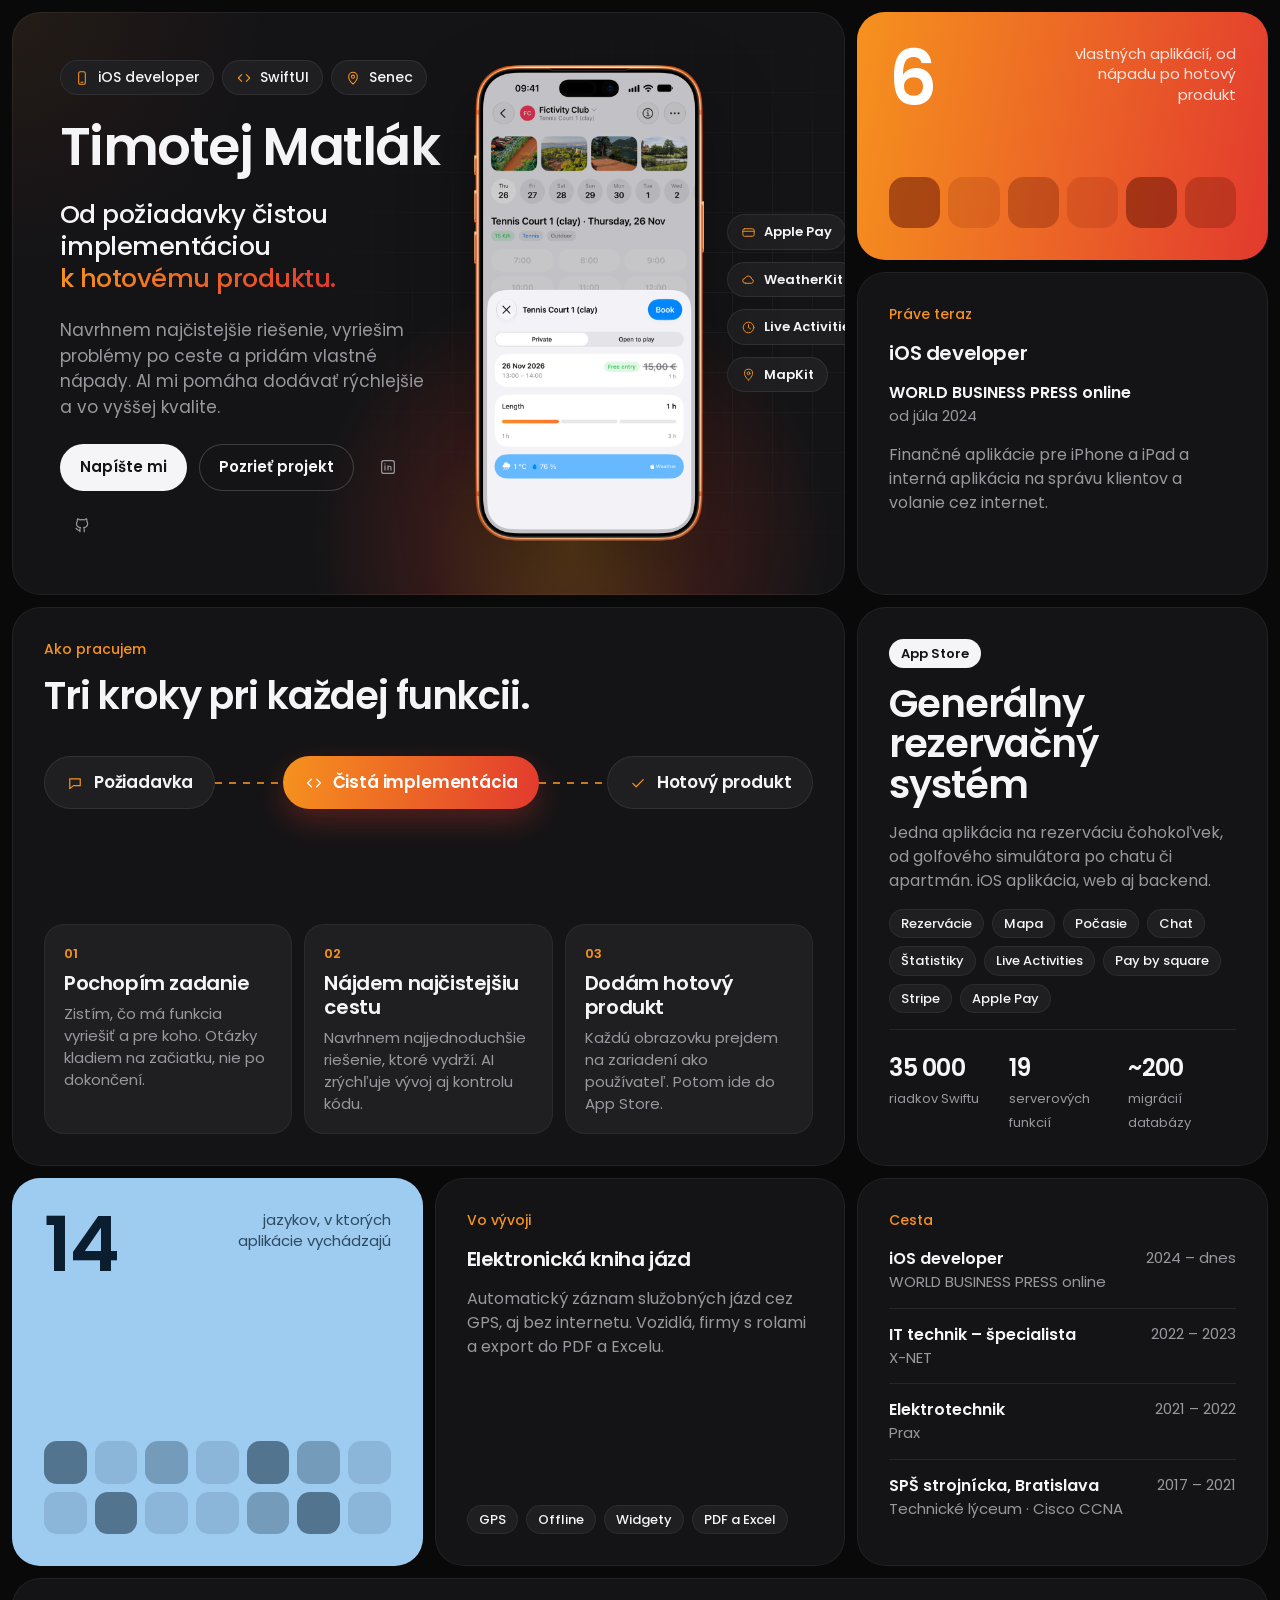
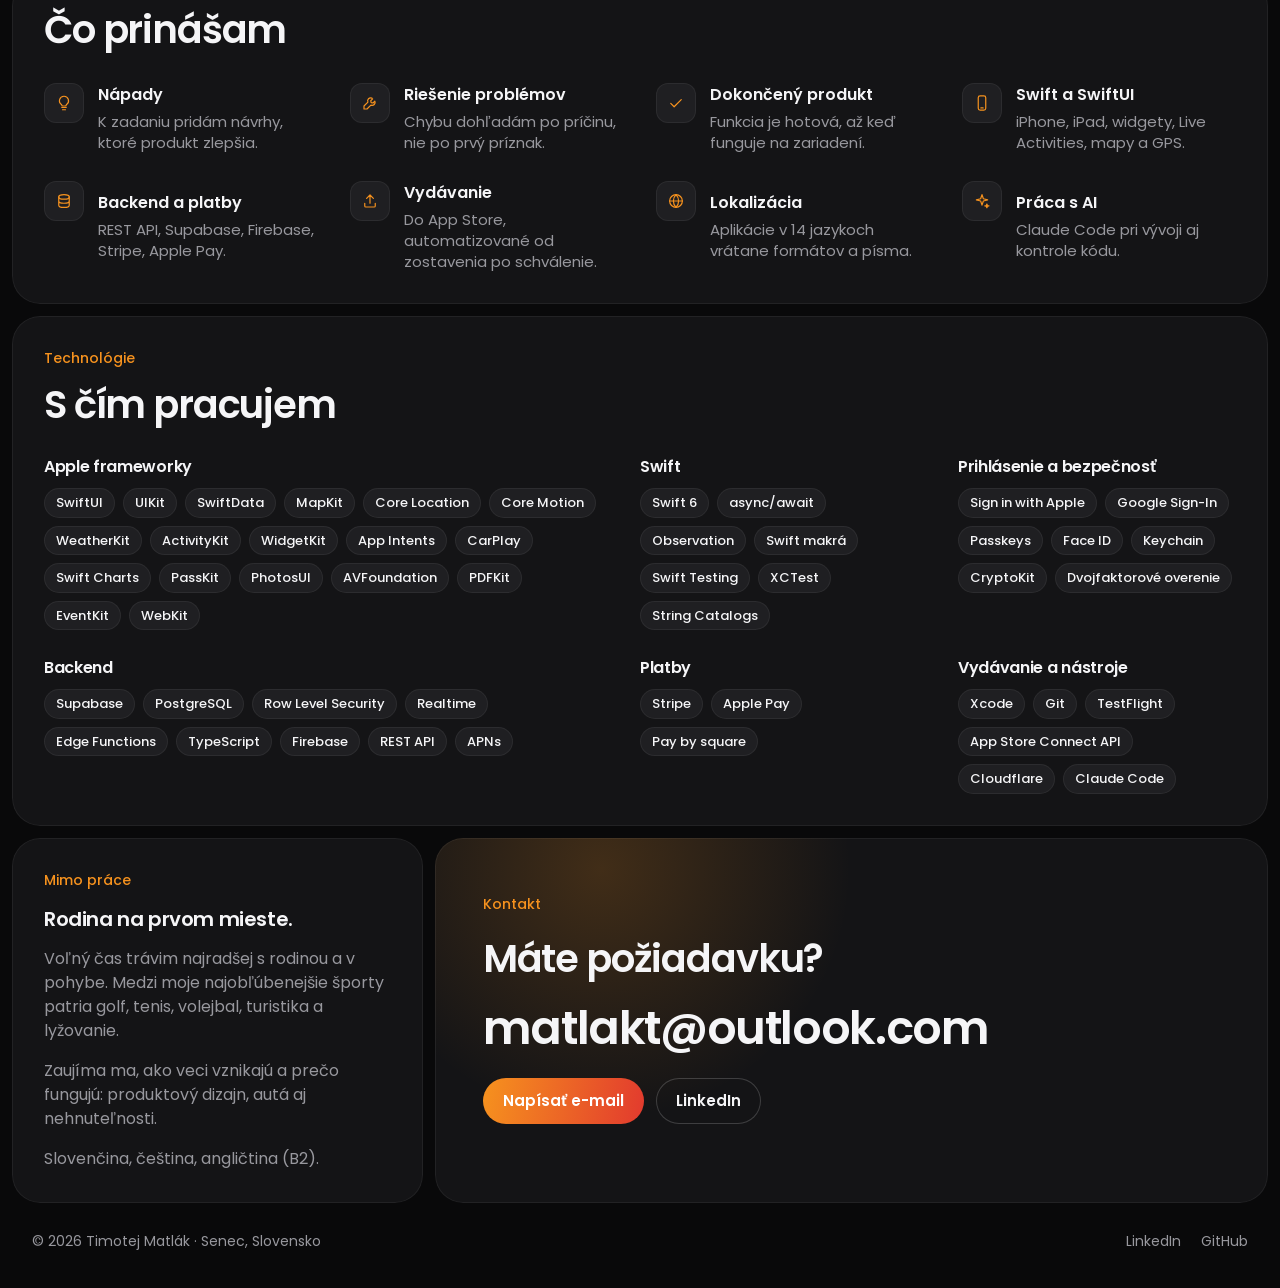
==== commit 3cc902b4: "Shorter interests sentence Co-Authored-By: Claude Fable 5.2 <noreply@anthropic.com>" ====
--- a/index.html
+++ b/index.html
@@ -138,7 +138,7 @@
     <span class="label">Mimo práce</span>
     <h3>Rodina na prvom mieste.</h3>
     <p>Voľný čas trávim najradšej s rodinou a v pohybe. Medzi moje najobľúbenejšie športy patria golf, tenis, volejbal, turistika a lyžovanie.</p>
-    <p>Zaujíma ma, ako veci vznikajú a prečo fungujú: produktový dizajn, autá aj nehnuteľnosti. Dobrý detail si všimnem všade a potom ho chcem mať aj vo vlastných aplikáciách.</p>
+    <p>Zaujíma ma, ako veci vznikajú a prečo fungujú: produktový dizajn, autá aj nehnuteľnosti.</p>
     <p class="push">Slovenčina, čeština, angličtina (B2).</p>
   </section>
 
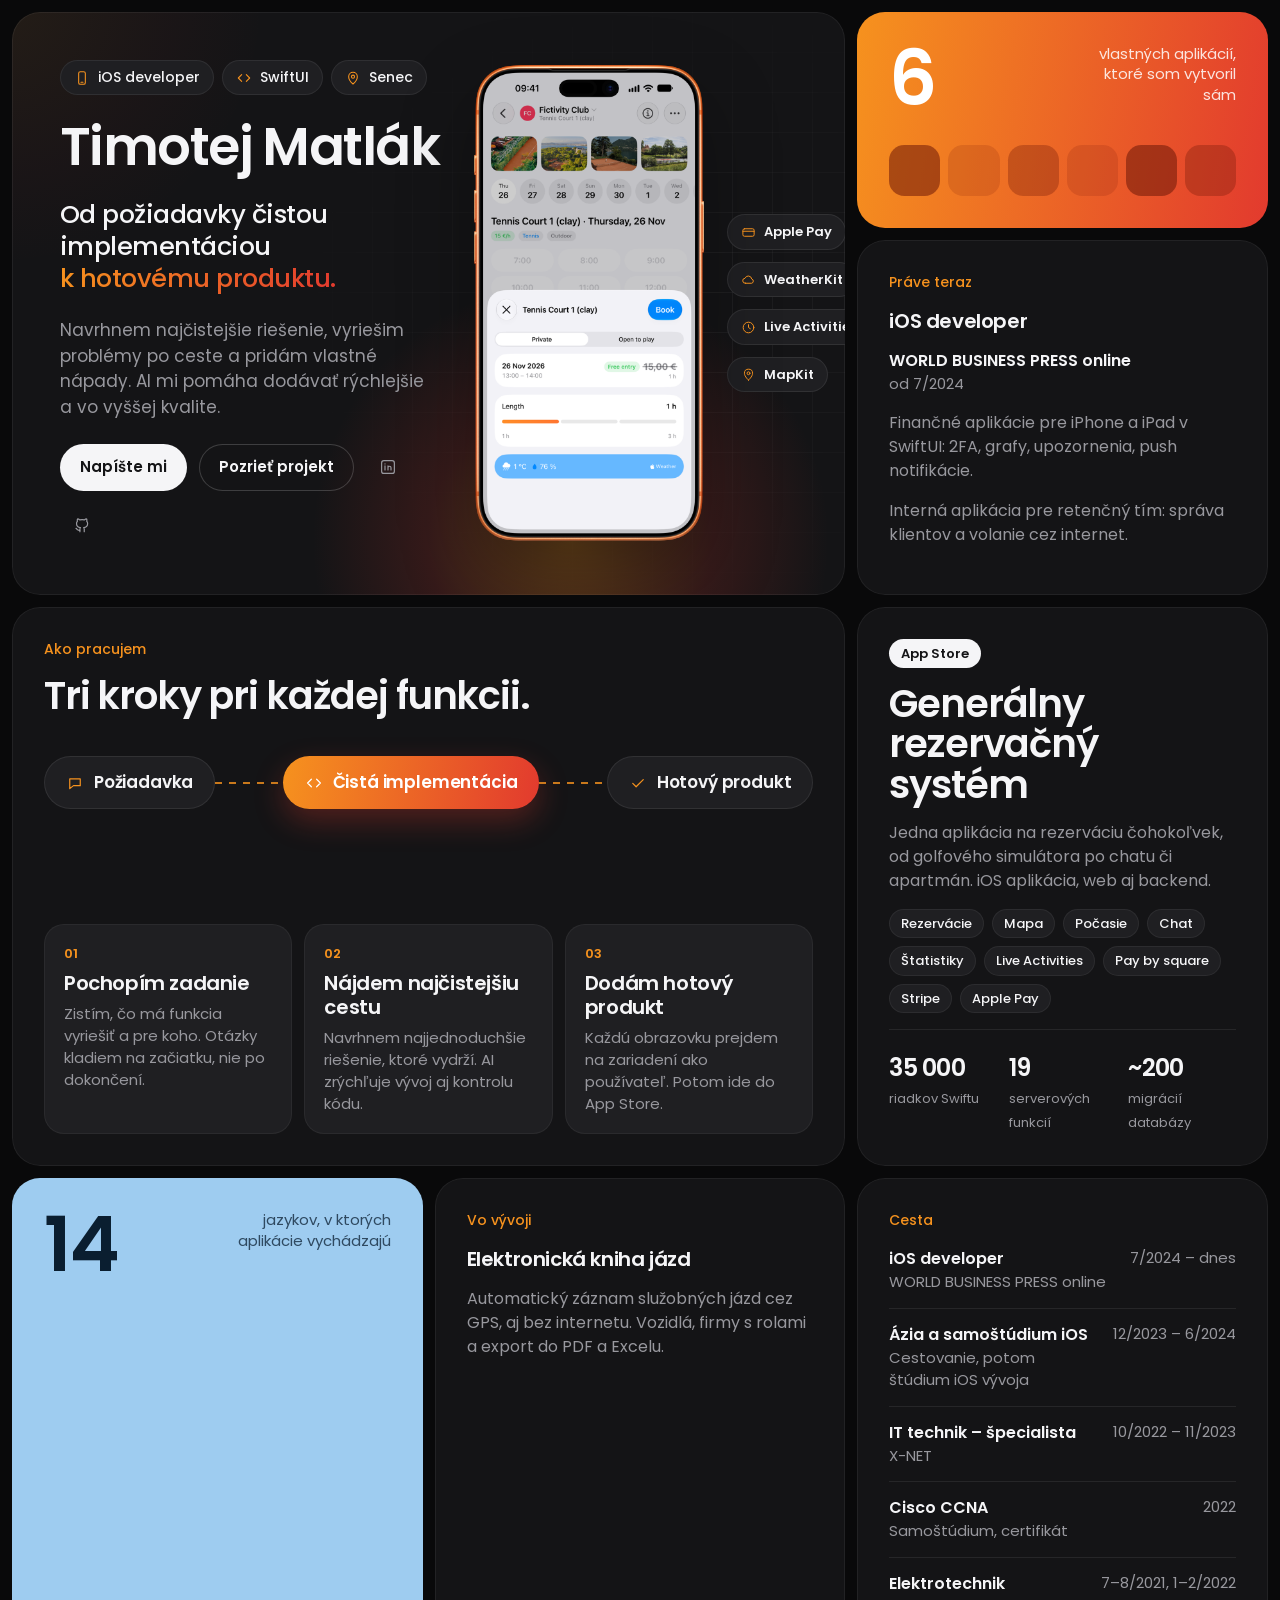
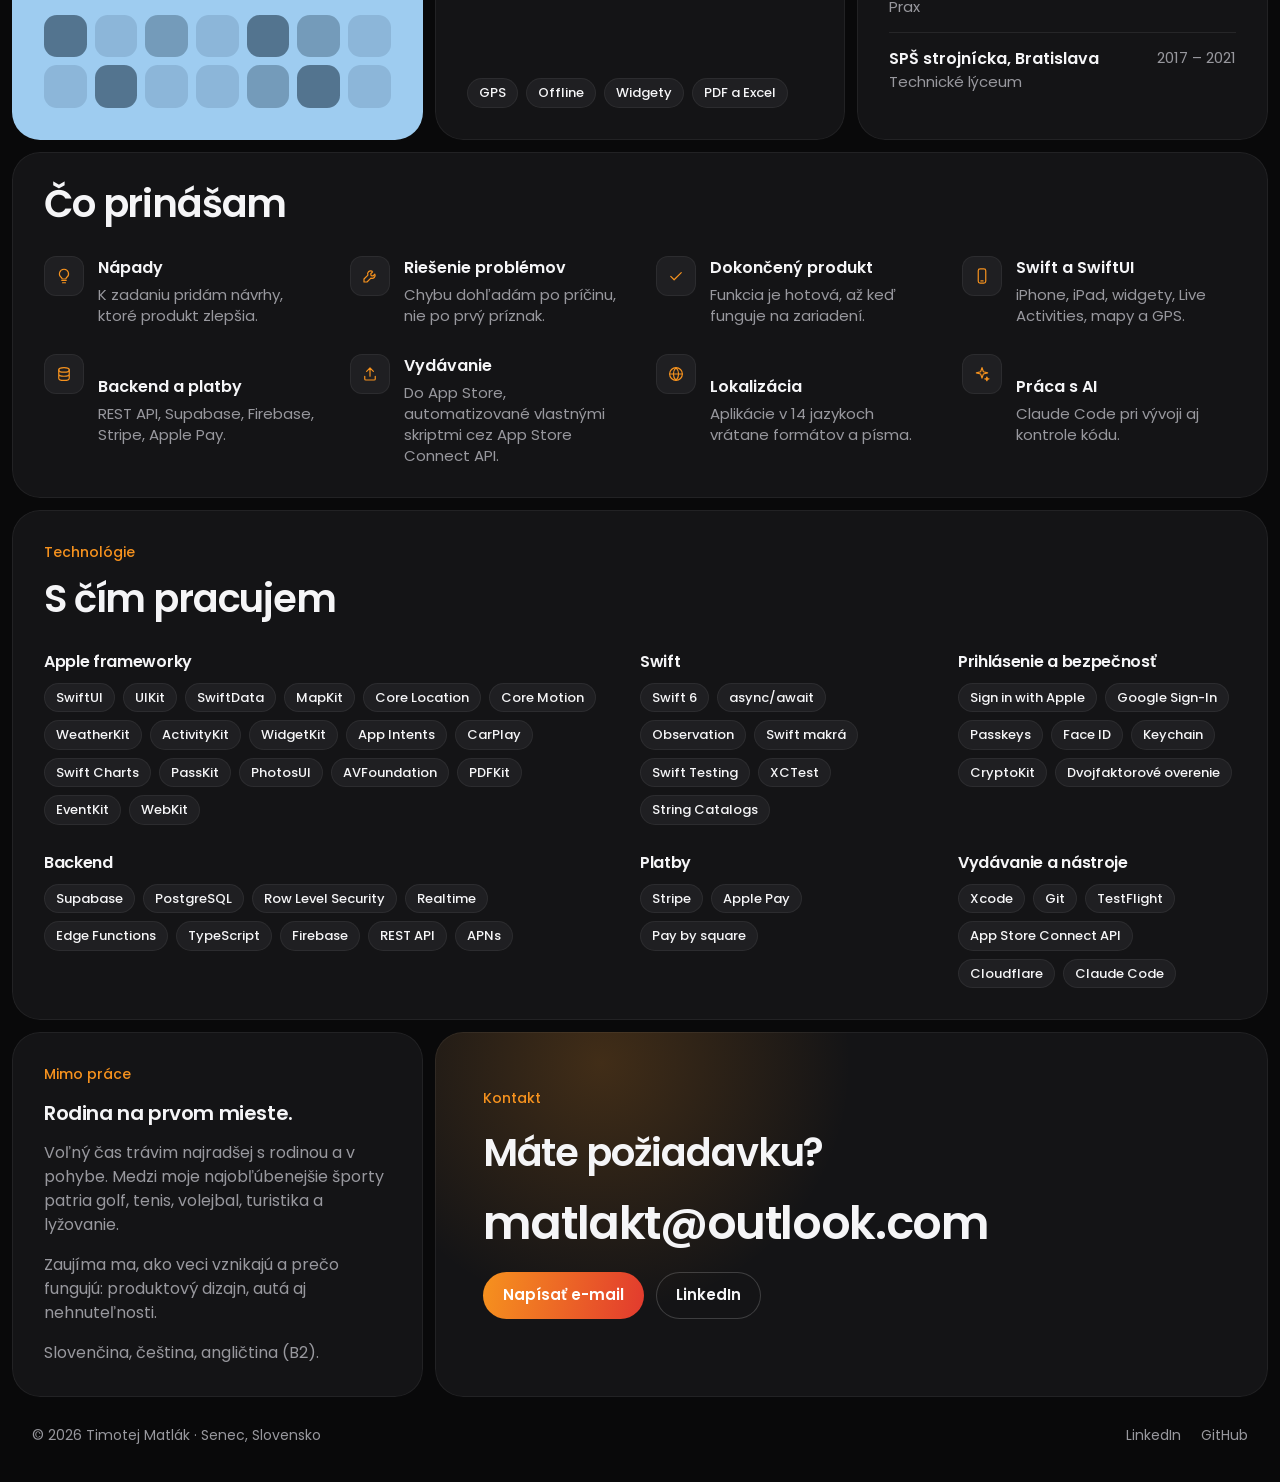
==== commit a567511e: "Align dates and wording with the CV Co-Authored-By: Claude Fable 5.2 <noreply@anthropic.com>" ====
--- a/index.html
+++ b/index.html
@@ -42,15 +42,16 @@
   </section>
 
   <section class="tile tile-warm c4 reveal">
-    <div class="stat-head"><span class="big">6</span><p>vlastných aplikácií, od nápadu po hotový produkt</p></div>
+    <div class="stat-head"><span class="big">6</span><p>vlastných aplikácií, ktoré som vytvoril sám</p></div>
     <div class="apps" aria-hidden="true"><span style="--n:0"></span><span style="--n:1"></span><span style="--n:2"></span><span style="--n:3"></span><span style="--n:4"></span><span style="--n:5"></span></div>
   </section>
 
   <section class="tile c4 reveal" style="--i:1">
     <span class="label">Práve teraz</span>
     <h3>iOS developer</h3>
-    <p class="org">WORLD BUSINESS PRESS online<small>od júla 2024</small></p>
-    <p>Finančné aplikácie pre iPhone a iPad a interná aplikácia na správu klientov a volanie cez internet.</p>
+    <p class="org">WORLD BUSINESS PRESS online<small>od 7/2024</small></p>
+    <p>Finančné aplikácie pre iPhone a iPad v SwiftUI: 2FA, grafy, upozornenia, push notifikácie.</p>
+    <p>Interná aplikácia pre retenčný tím: správa klientov a volanie cez internet.</p>
   </section>
 
   <section class="tile c8 r2 reveal">
@@ -100,10 +101,12 @@
   <section class="tile c4 reveal" style="--i:2">
     <span class="label">Cesta</span>
     <ul class="rows">
-      <li><div><b>iOS developer</b><small>WORLD BUSINESS PRESS online</small></div><span>2024 – dnes</span></li>
-      <li><div><b>IT technik – špecialista</b><small>X-NET</small></div><span>2022 – 2023</span></li>
-      <li><div><b>Elektrotechnik</b><small>Prax</small></div><span>2021 – 2022</span></li>
-      <li><div><b>SPŠ strojnícka, Bratislava</b><small>Technické lýceum · Cisco CCNA</small></div><span>2017 – 2021</span></li>
+      <li><div><b>iOS developer</b><small>WORLD BUSINESS PRESS online</small></div><span>7/2024 – dnes</span></li>
+      <li><div><b>Ázia a samoštúdium iOS</b><small>Cestovanie, potom štúdium iOS vývoja</small></div><span>12/2023 – 6/2024</span></li>
+      <li><div><b>IT technik – špecialista</b><small>X-NET</small></div><span>10/2022 – 11/2023</span></li>
+      <li><div><b>Cisco CCNA</b><small>Samoštúdium, certifikát</small></div><span>2022</span></li>
+      <li><div><b>Elektrotechnik</b><small>Prax</small></div><span>7–8/2021, 1–2/2022</span></li>
+      <li><div><b>SPŠ strojnícka, Bratislava</b><small>Technické lýceum</small></div><span>2017 – 2021</span></li>
     </ul>
   </section>
 
@@ -115,7 +118,7 @@
       <li><span class="ico"><svg class="i" viewBox="0 0 24 24" aria-hidden="true"><path d="m5 12.500 4.500 4.500L19 7.500"/></svg></span><b>Dokončený produkt</b><span>Funkcia je hotová, až keď funguje na zariadení.</span></li>
       <li><span class="ico"><svg class="i" viewBox="0 0 24 24" aria-hidden="true"><rect x="7" y="2.500" width="10" height="19" rx="2.500"/><path d="M10.500 18.500h3"/></svg></span><b>Swift a SwiftUI</b><span>iPhone, iPad, widgety, Live Activities, mapy a GPS.</span></li>
       <li><span class="ico"><svg class="i" viewBox="0 0 24 24" aria-hidden="true"><ellipse cx="12" cy="6.500" rx="7" ry="3"/><path d="M5 6.500v11c0 1.700 3.100 3 7 3s7-1.300 7-3v-11M5 12c0 1.700 3.100 3 7 3s7-1.300 7-3"/></svg></span><b>Backend a platby</b><span>REST API, Supabase, Firebase, Stripe, Apple Pay.</span></li>
-      <li><span class="ico"><svg class="i" viewBox="0 0 24 24" aria-hidden="true"><path d="M12 15V4M7.500 8.500 12 4l4.500 4.500M5 15v3.500A1.500 1.500 0 0 0 6.500 20h11a1.500 1.500 0 0 0 1.500-1.500V15"/></svg></span><b>Vydávanie</b><span>Do App Store, automatizované od zostavenia po schválenie.</span></li>
+      <li><span class="ico"><svg class="i" viewBox="0 0 24 24" aria-hidden="true"><path d="M12 15V4M7.500 8.500 12 4l4.500 4.500M5 15v3.500A1.500 1.500 0 0 0 6.500 20h11a1.500 1.500 0 0 0 1.500-1.500V15"/></svg></span><b>Vydávanie</b><span>Do App Store, automatizované vlastnými skriptmi cez App Store Connect API.</span></li>
       <li><span class="ico"><svg class="i" viewBox="0 0 24 24" aria-hidden="true"><circle cx="12" cy="12" r="8.500"/><path d="M3.500 12h17M12 3.500c2.500 2.500 3.500 5.300 3.500 8.500s-1 6-3.500 8.500c-2.500-2.500-3.500-5.300-3.500-8.500s1-6 3.500-8.500Z"/></svg></span><b>Lokalizácia</b><span>Aplikácie v 14 jazykoch vrátane formátov a písma.</span></li>
       <li><span class="ico"><svg class="i" viewBox="0 0 24 24" aria-hidden="true"><path d="M12 3.500 13.800 9l5.700 1.500-5.700 1.500L12 17.500 10.200 12 4.500 10.500 10.200 9 12 3.500ZM18.500 16l.7 2 2 .5-2 .5-.7 2-.7-2-2-.5 2-.5.700-2Z"/></svg></span><b>Práca s AI</b><span>Claude Code pri vývoji aj kontrole kódu.</span></li>
     </ul>
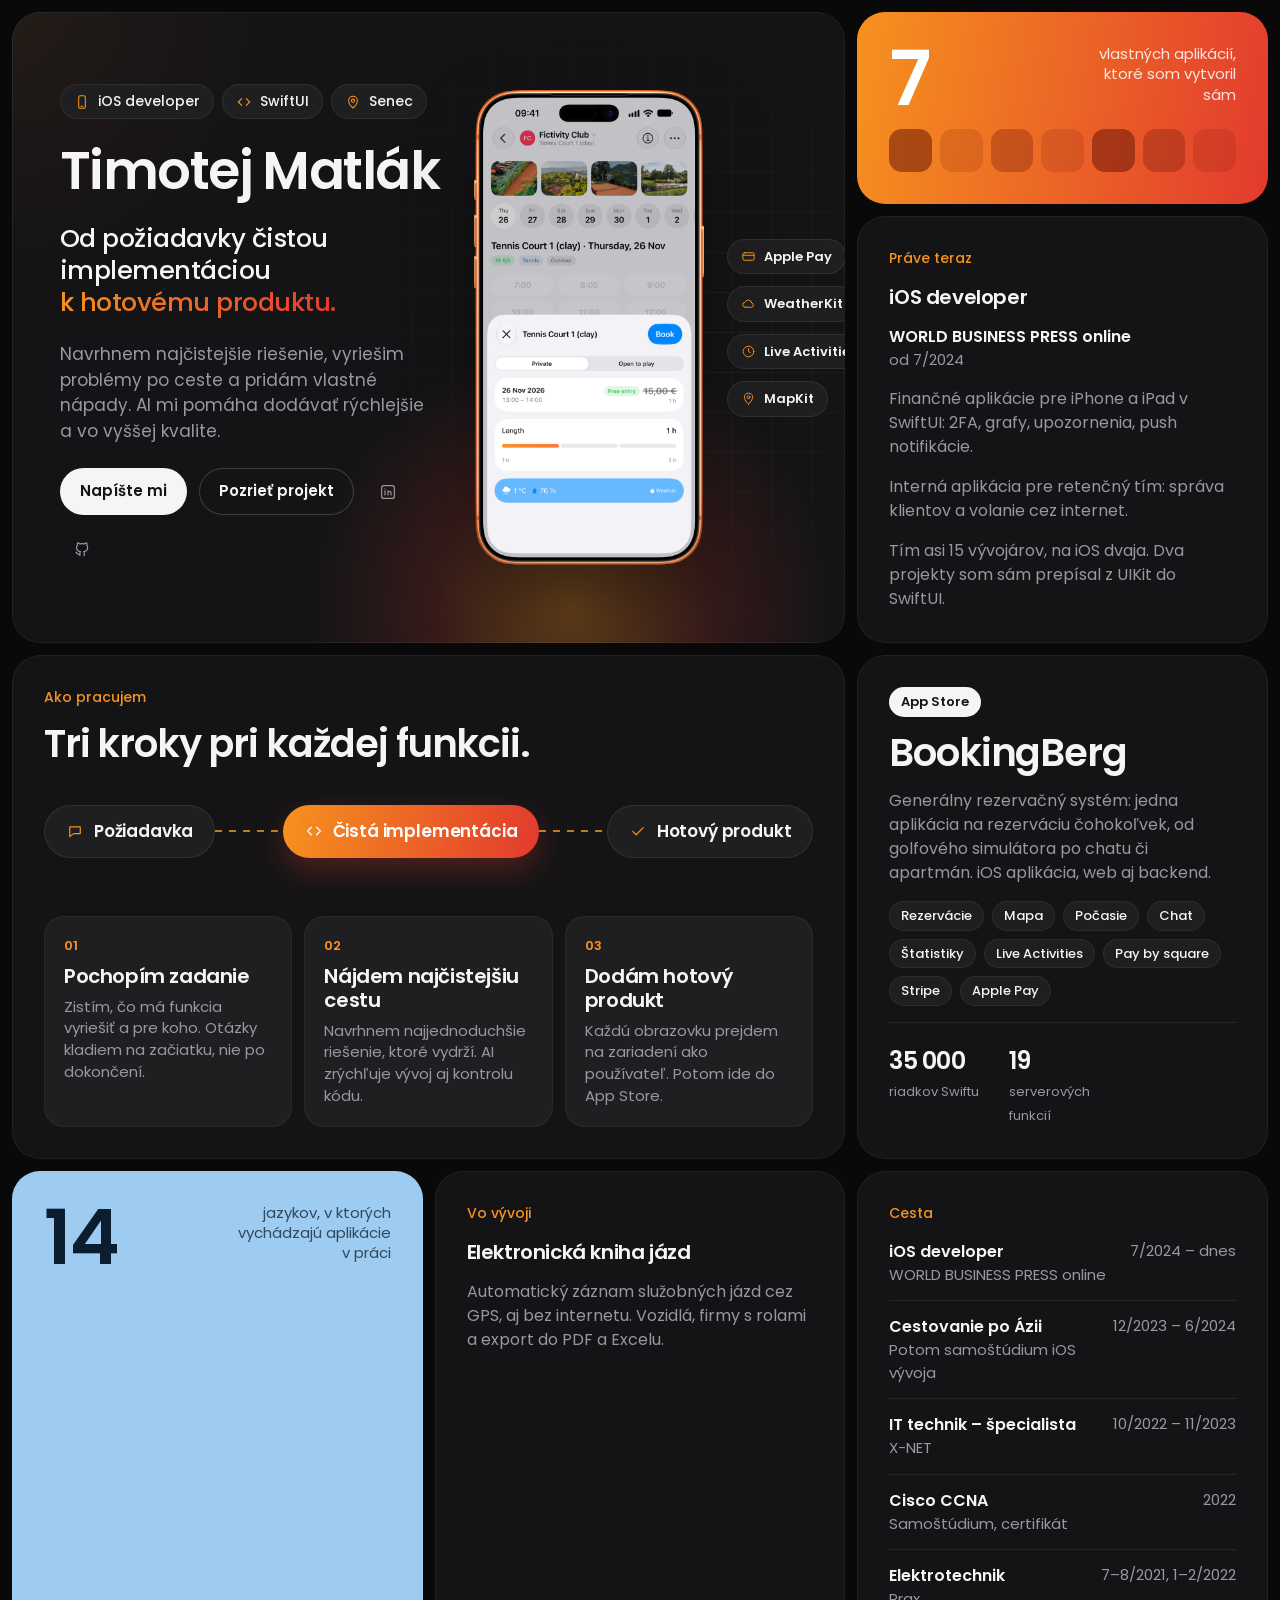
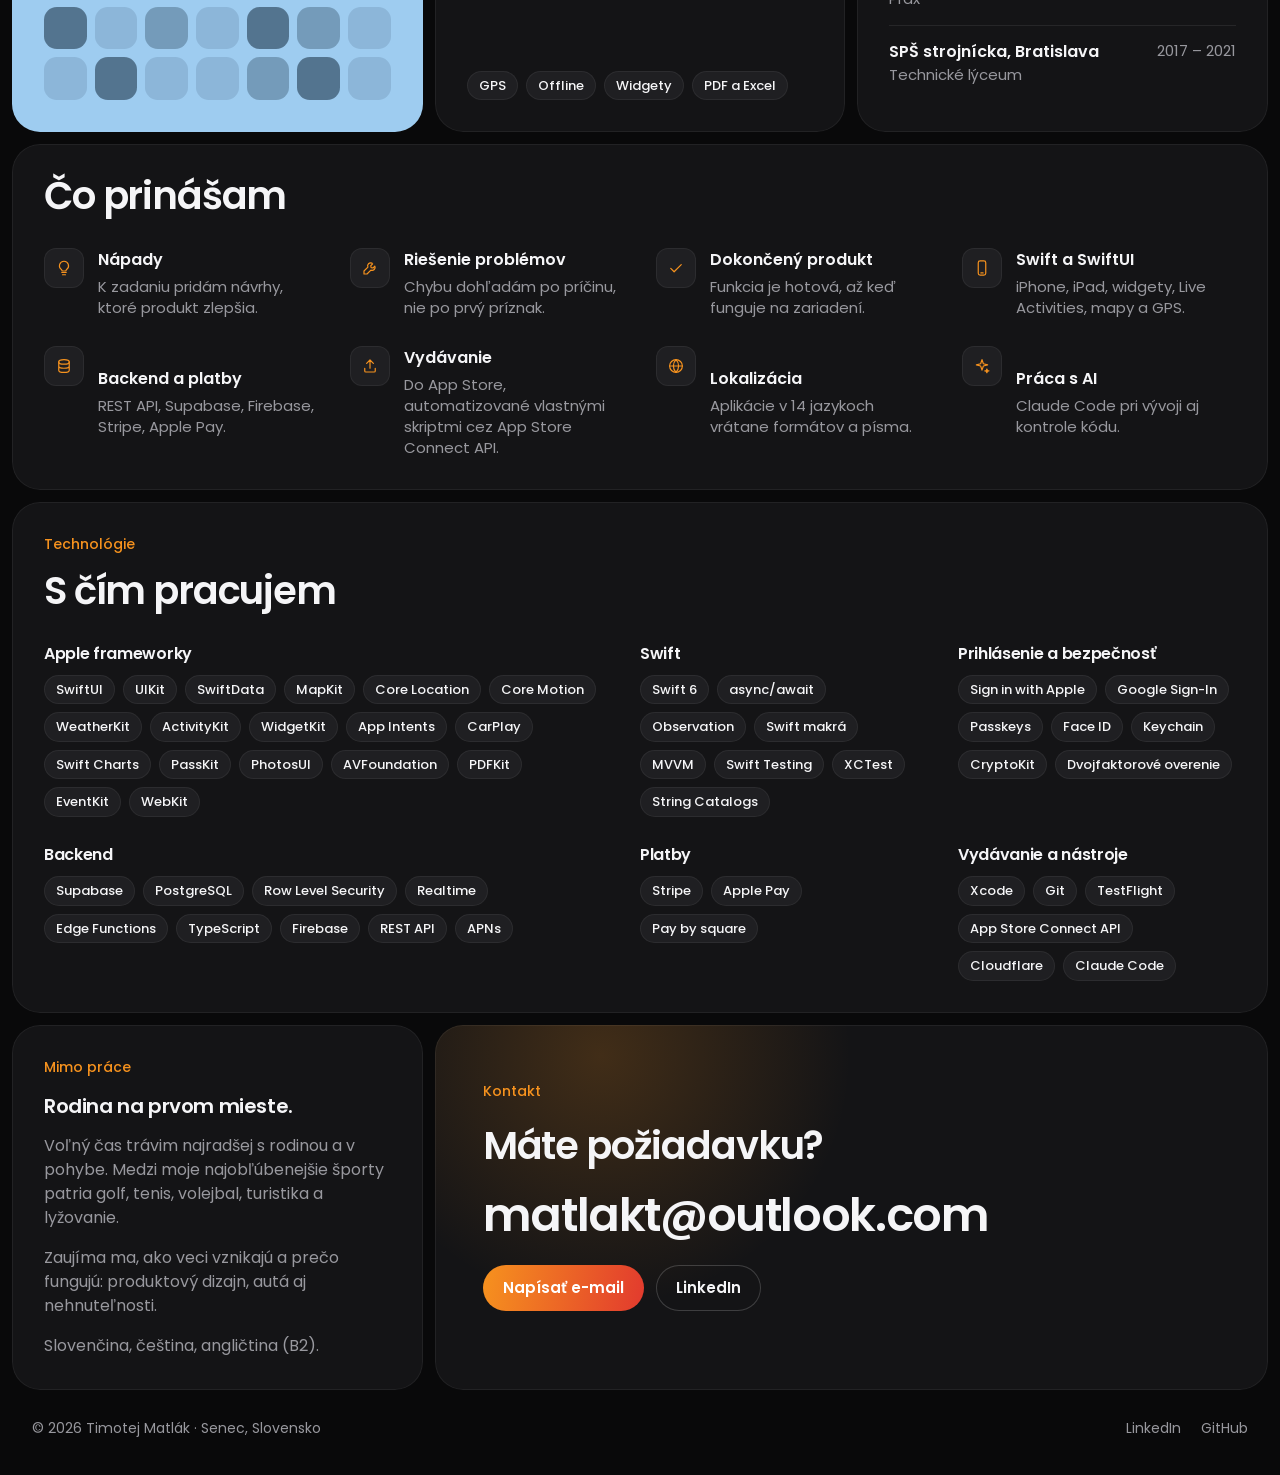
==== commit 2df434ac: "Name the app, seven apps, team and App Store link Co-Authored-By: Claude Fable 5.2 <noreply@anthropi" ====
--- a/index.html
+++ b/index.html
@@ -8,7 +8,7 @@
   <meta name="description" content="iOS developer zo Slovenska. Od požiadavky čistou implementáciou k hotovému produktu: finančné aplikácie, vlastný rezervačný systém a ďalšie projekty.">
   <meta name="theme-color" content="#09090a">
   <meta name="color-scheme" content="dark">
-  <link rel="stylesheet" href="style.css?v=17">
+  <link rel="stylesheet" href="style.css?v=18">
 </head>
 <body>
 <main class="bento">
@@ -42,8 +42,8 @@
   </section>
 
   <section class="tile tile-warm c4 reveal">
-    <div class="stat-head"><span class="big">6</span><p>vlastných aplikácií, ktoré som vytvoril sám</p></div>
-    <div class="apps" aria-hidden="true"><span style="--n:0"></span><span style="--n:1"></span><span style="--n:2"></span><span style="--n:3"></span><span style="--n:4"></span><span style="--n:5"></span></div>
+    <div class="stat-head"><span class="big">7</span><p>vlastných aplikácií, ktoré som vytvoril sám</p></div>
+    <div class="apps" aria-hidden="true"><span style="--n:0"></span><span style="--n:1"></span><span style="--n:2"></span><span style="--n:3"></span><span style="--n:4"></span><span style="--n:5"></span><span style="--n:6"></span></div>
   </section>
 
   <section class="tile c4 reveal" style="--i:1">
@@ -52,6 +52,7 @@
     <p class="org">WORLD BUSINESS PRESS online<small>od 7/2024</small></p>
     <p>Finančné aplikácie pre iPhone a iPad v SwiftUI: 2FA, grafy, upozornenia, push notifikácie.</p>
     <p>Interná aplikácia pre retenčný tím: správa klientov a volanie cez internet.</p>
+    <p>Tím asi 15 vývojárov, na iOS dvaja. Dva projekty som sám prepísal z UIKit do SwiftUI.</p>
   </section>
 
   <section class="tile c8 r2 reveal">
@@ -72,19 +73,18 @@
   </section>
 
   <section class="tile c4 r2 reveal" id="projekt" style="--i:1">
-    <span class="badge">App Store</span>
-    <h2>Generálny rezervačný systém</h2>
-    <p>Jedna aplikácia na rezerváciu čohokoľvek, od golfového simulátora po chatu či apartmán. iOS aplikácia, web aj backend.</p>
+    <a class="badge" href="https://apps.apple.com/sk/app/bookingberg/id6788279642" target="_blank" rel="noopener">App Store</a>
+    <h2>BookingBerg</h2>
+    <p>Generálny rezervačný systém: jedna aplikácia na rezerváciu čohokoľvek, od golfového simulátora po chatu či apartmán. iOS aplikácia, web aj backend.</p>
     <div class="tags"><span>Rezervácie</span><span>Mapa</span><span>Počasie</span><span>Chat</span><span>Štatistiky</span><span>Live Activities</span><span>Pay by square</span><span>Stripe</span><span>Apple Pay</span></div>
     <div class="nums">
       <div><b>35 000</b><span>riadkov Swiftu</span></div>
       <div><b>19</b><span>serverových funkcií</span></div>
-      <div><b>~200</b><span>migrácií databázy</span></div>
     </div>
   </section>
 
   <section class="tile tile-sky c4 reveal">
-    <div class="stat-head"><span class="big">14</span><p>jazykov, v ktorých aplikácie vychádzajú</p></div>
+    <div class="stat-head"><span class="big">14</span><p>jazykov, v ktorých vychádzajú aplikácie v práci</p></div>
     <div class="langs" aria-hidden="true">
       <span style="--n:0"></span><span style="--n:1"></span><span style="--n:2"></span><span style="--n:3"></span><span style="--n:4"></span><span style="--n:5"></span><span style="--n:6"></span>
       <span style="--n:7"></span><span style="--n:8"></span><span style="--n:9"></span><span style="--n:10"></span><span style="--n:11"></span><span style="--n:12"></span><span style="--n:13"></span>
@@ -102,7 +102,7 @@
     <span class="label">Cesta</span>
     <ul class="rows">
       <li><div><b>iOS developer</b><small>WORLD BUSINESS PRESS online</small></div><span>7/2024 – dnes</span></li>
-      <li><div><b>Ázia a samoštúdium iOS</b><small>Cestovanie, potom štúdium iOS vývoja</small></div><span>12/2023 – 6/2024</span></li>
+      <li><div><b>Cestovanie po Ázii</b><small>Potom samoštúdium iOS vývoja</small></div><span>12/2023 – 6/2024</span></li>
       <li><div><b>IT technik – špecialista</b><small>X-NET</small></div><span>10/2022 – 11/2023</span></li>
       <li><div><b>Cisco CCNA</b><small>Samoštúdium, certifikát</small></div><span>2022</span></li>
       <li><div><b>Elektrotechnik</b><small>Prax</small></div><span>7–8/2021, 1–2/2022</span></li>
@@ -129,7 +129,7 @@
     <h2>S čím pracujem</h2>
     <div class="tech">
       <div><h3>Apple frameworky</h3><div class="tags"><span>SwiftUI</span><span>UIKit</span><span>SwiftData</span><span>MapKit</span><span>Core Location</span><span>Core Motion</span><span>WeatherKit</span><span>ActivityKit</span><span>WidgetKit</span><span>App Intents</span><span>CarPlay</span><span>Swift Charts</span><span>PassKit</span><span>PhotosUI</span><span>AVFoundation</span><span>PDFKit</span><span>EventKit</span><span>WebKit</span></div></div>
-      <div><h3>Swift</h3><div class="tags"><span>Swift 6</span><span>async/await</span><span>Observation</span><span>Swift makrá</span><span>Swift Testing</span><span>XCTest</span><span>String Catalogs</span></div></div>
+      <div><h3>Swift</h3><div class="tags"><span>Swift 6</span><span>async/await</span><span>Observation</span><span>Swift makrá</span><span>MVVM</span><span>Swift Testing</span><span>XCTest</span><span>String Catalogs</span></div></div>
       <div><h3>Prihlásenie a bezpečnosť</h3><div class="tags"><span>Sign in with Apple</span><span>Google Sign-In</span><span>Passkeys</span><span>Face ID</span><span>Keychain</span><span>CryptoKit</span><span>Dvojfaktorové overenie</span></div></div>
       <div><h3>Backend</h3><div class="tags"><span>Supabase</span><span>PostgreSQL</span><span>Row Level Security</span><span>Realtime</span><span>Edge Functions</span><span>TypeScript</span><span>Firebase</span><span>REST API</span><span>APNs</span></div></div>
       <div><h3>Platby</h3><div class="tags"><span>Stripe</span><span>Apple Pay</span><span>Pay by square</span></div></div>
--- a/style.css
+++ b/style.css
@@ -99,7 +99,7 @@
 .big { font-size: clamp(56px, 6vw, 88px); font-weight: 600; letter-spacing: -0.04em; line-height: .9; }
 .stat-head { display: flex; justify-content: space-between; align-items: flex-start; gap: 16px; }
 .stat-head p { text-align: right; max-width: 18ch; font-size: 15px; line-height: 1.35; }
-.apps { display: grid; grid-template-columns: repeat(6, 1fr); gap: 8px; margin-top: auto; }
+.apps { display: grid; grid-template-columns: repeat(7, 1fr); gap: 8px; margin-top: auto; }
 .apps span { aspect-ratio: 1; border-radius: 30%; background: rgb(110 24 8 / .16); }
 .apps span:nth-child(3n) { background: rgb(110 24 8 / .32); }
 .apps span:nth-child(4n + 1) { background: rgb(110 24 8 / .55); }
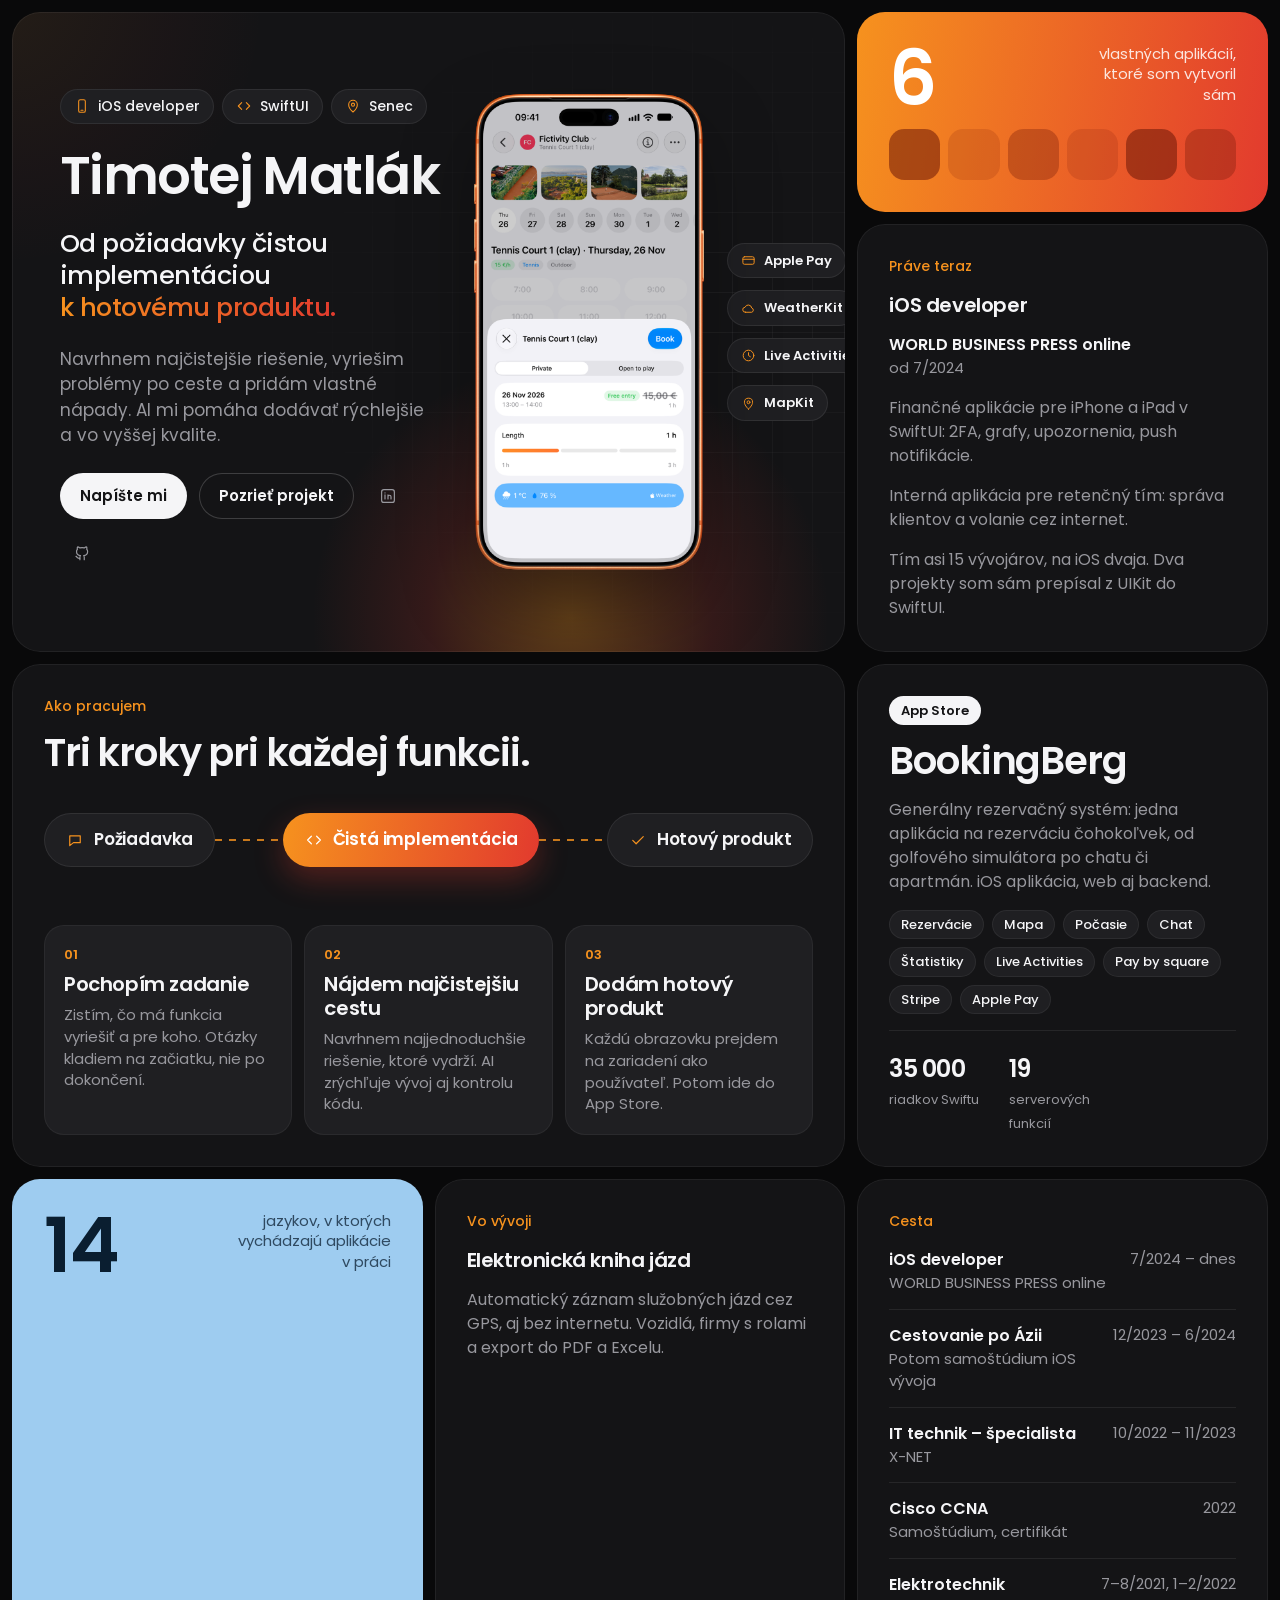
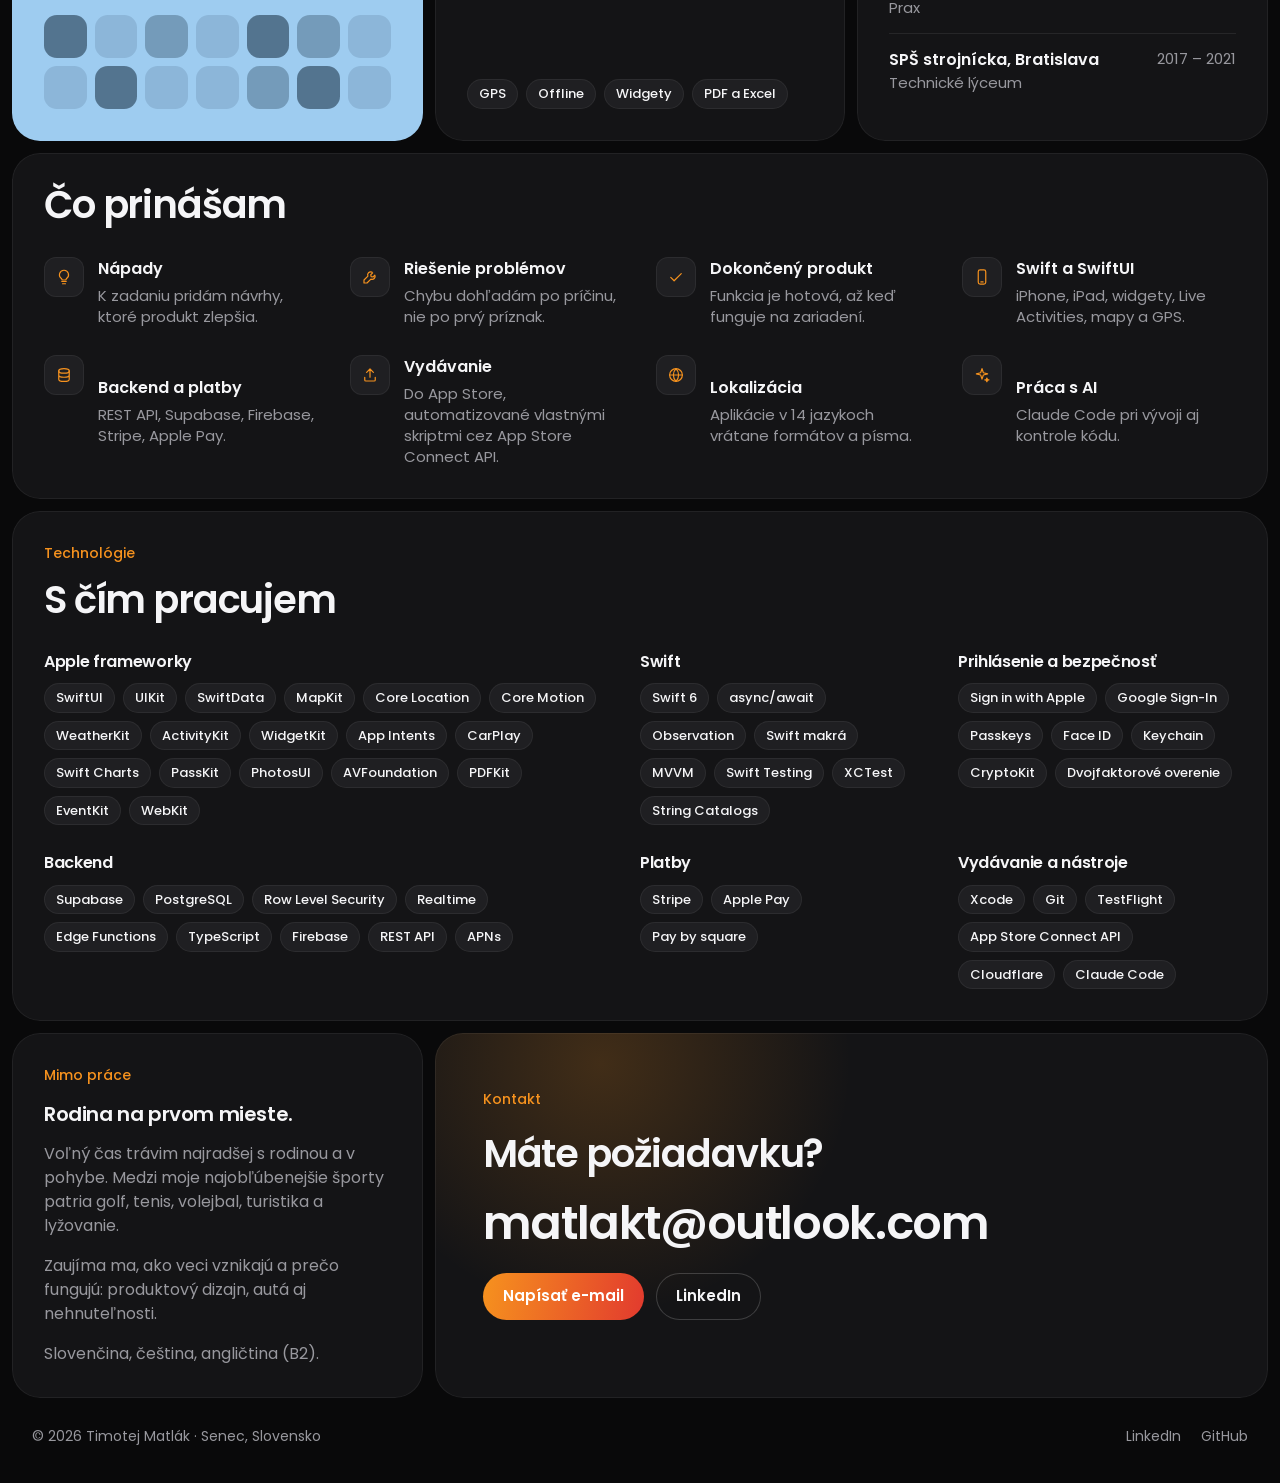
==== commit 847253bc: "Back to six apps Co-Authored-By: Claude Fable 5.2 <noreply@anthropic.com>" ====
--- a/index.html
+++ b/index.html
@@ -8,7 +8,7 @@
   <meta name="description" content="iOS developer zo Slovenska. Od požiadavky čistou implementáciou k hotovému produktu: finančné aplikácie, vlastný rezervačný systém a ďalšie projekty.">
   <meta name="theme-color" content="#09090a">
   <meta name="color-scheme" content="dark">
-  <link rel="stylesheet" href="style.css?v=18">
+  <link rel="stylesheet" href="style.css?v=19">
 </head>
 <body>
 <main class="bento">
@@ -42,8 +42,8 @@
   </section>
 
   <section class="tile tile-warm c4 reveal">
-    <div class="stat-head"><span class="big">7</span><p>vlastných aplikácií, ktoré som vytvoril sám</p></div>
-    <div class="apps" aria-hidden="true"><span style="--n:0"></span><span style="--n:1"></span><span style="--n:2"></span><span style="--n:3"></span><span style="--n:4"></span><span style="--n:5"></span><span style="--n:6"></span></div>
+    <div class="stat-head"><span class="big">6</span><p>vlastných aplikácií, ktoré som vytvoril sám</p></div>
+    <div class="apps" aria-hidden="true"><span style="--n:0"></span><span style="--n:1"></span><span style="--n:2"></span><span style="--n:3"></span><span style="--n:4"></span><span style="--n:5"></span></div>
   </section>
 
   <section class="tile c4 reveal" style="--i:1">
--- a/style.css
+++ b/style.css
@@ -99,7 +99,7 @@
 .big { font-size: clamp(56px, 6vw, 88px); font-weight: 600; letter-spacing: -0.04em; line-height: .9; }
 .stat-head { display: flex; justify-content: space-between; align-items: flex-start; gap: 16px; }
 .stat-head p { text-align: right; max-width: 18ch; font-size: 15px; line-height: 1.35; }
-.apps { display: grid; grid-template-columns: repeat(7, 1fr); gap: 8px; margin-top: auto; }
+.apps { display: grid; grid-template-columns: repeat(6, 1fr); gap: 8px; margin-top: auto; }
 .apps span { aspect-ratio: 1; border-radius: 30%; background: rgb(110 24 8 / .16); }
 .apps span:nth-child(3n) { background: rgb(110 24 8 / .32); }
 .apps span:nth-child(4n + 1) { background: rgb(110 24 8 / .55); }
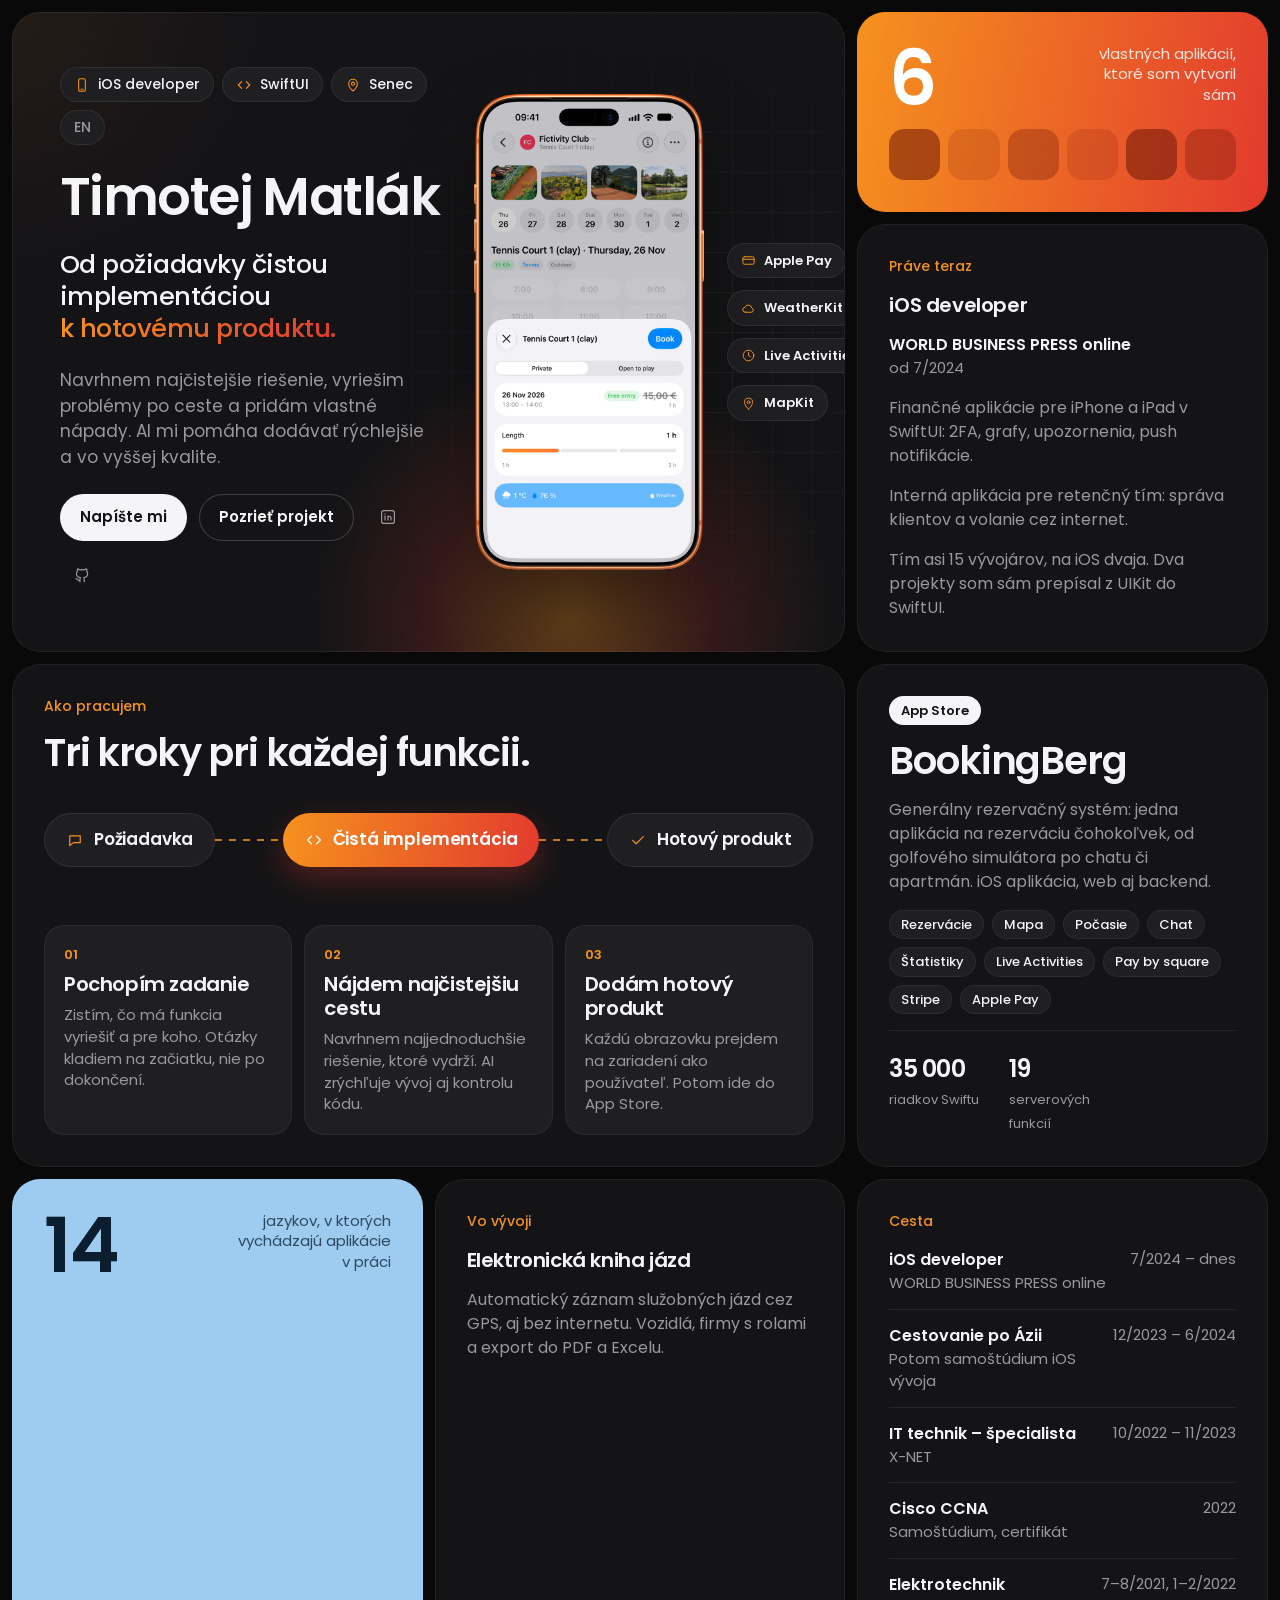
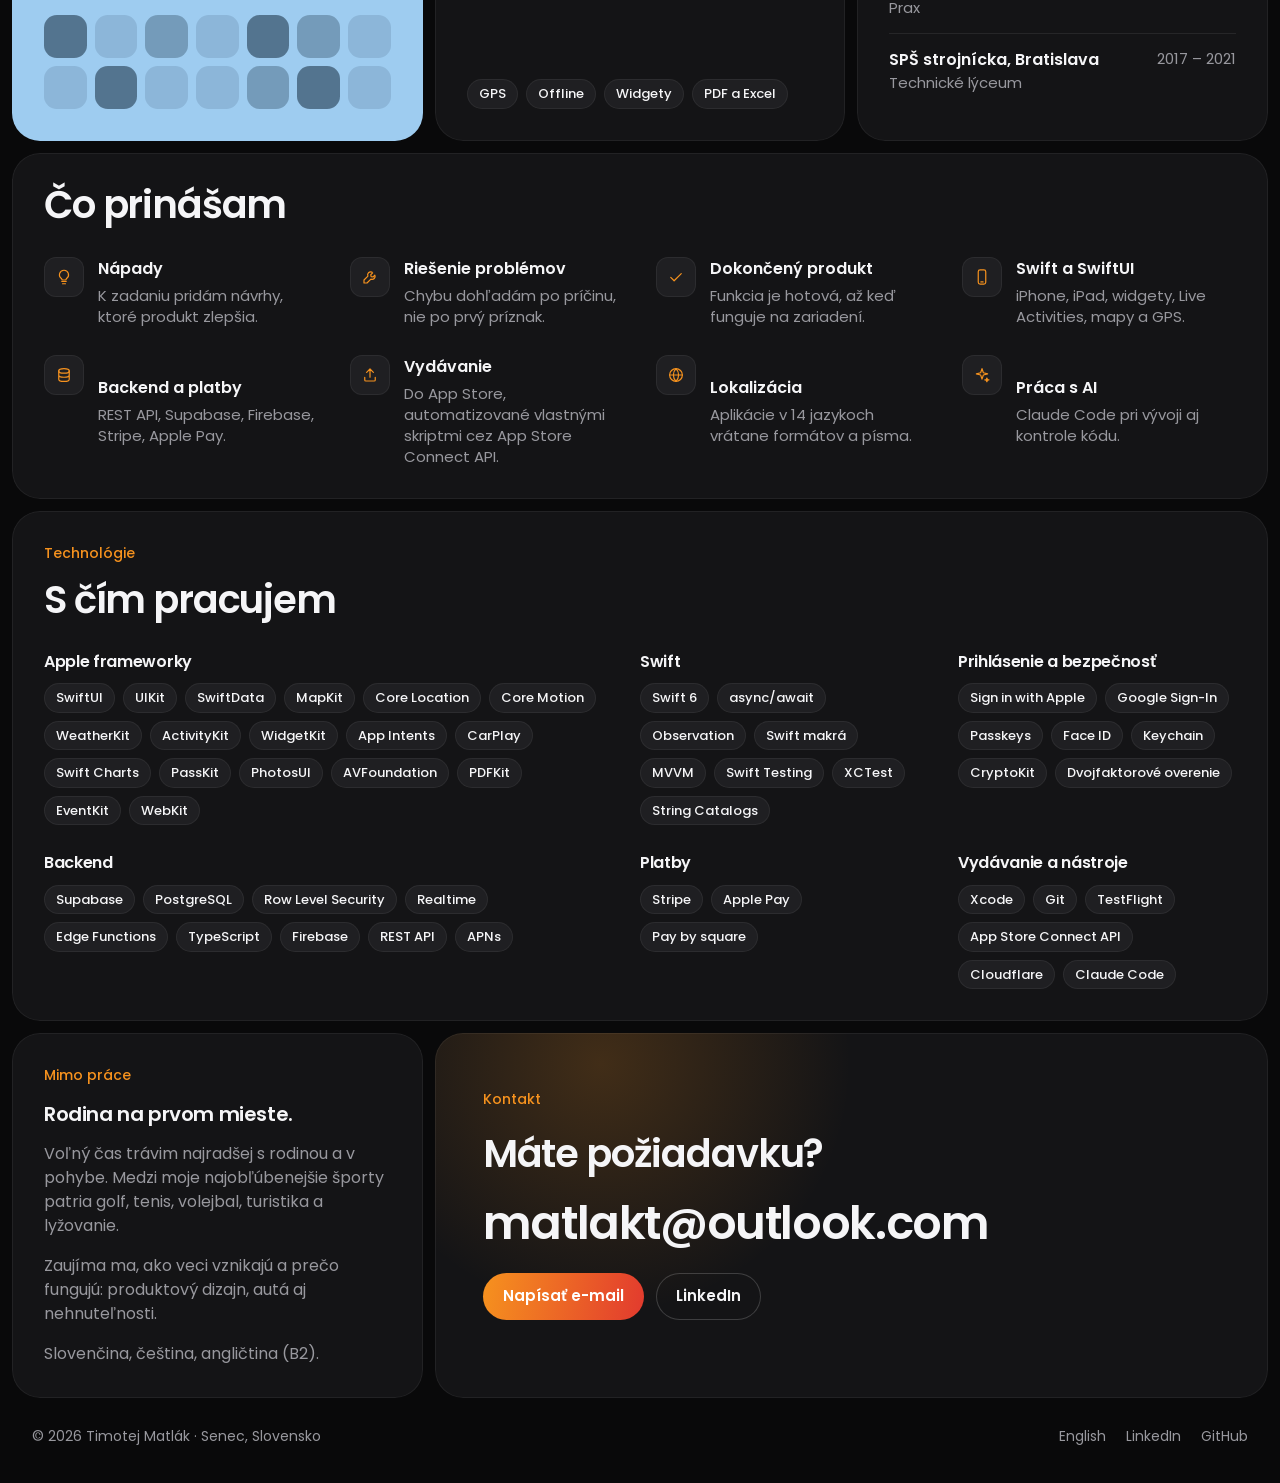
==== commit 3b86b19a: "Add the English version and a language switch Co-Authored-By: Claude Fable 5.2 <noreply@anthropic.co" ====
--- a/index.html
+++ b/index.html
@@ -8,7 +8,9 @@
   <meta name="description" content="iOS developer zo Slovenska. Od požiadavky čistou implementáciou k hotovému produktu: finančné aplikácie, vlastný rezervačný systém a ďalšie projekty.">
   <meta name="theme-color" content="#09090a">
   <meta name="color-scheme" content="dark">
-  <link rel="stylesheet" href="style.css?v=19">
+  <link rel="alternate" hreflang="sk" href="https://tim-engineer.github.io/">
+  <link rel="alternate" hreflang="en" href="https://tim-engineer.github.io/en/">
+  <link rel="stylesheet" href="style.css?v=21">
 </head>
 <body>
 <main class="bento">
@@ -19,6 +21,7 @@
         <span><svg class="i" viewBox="0 0 24 24" aria-hidden="true"><rect x="7" y="2.5" width="10" height="19" rx="2.5"/><path d="M10.5 18.5h3"/></svg>iOS developer</span>
         <span><svg class="i" viewBox="0 0 24 24" aria-hidden="true"><path d="M8.5 7 3.5 12l5 5M15.5 7l5 5-5 5"/></svg>SwiftUI</span>
         <span><svg class="i" viewBox="0 0 24 24" aria-hidden="true"><path d="M12 21s6.5-5.600 6.500-11a6.500 6.500 0 0 0-13 0c0 5.400 6.500 11 6.500 11Z"/><circle cx="12" cy="10" r="2.300"/></svg>Senec</span>
+        <a href="en/" lang="en" hreflang="en" aria-label="English">EN</a>
       </div>
       <h1 class="rise" style="--i:1">Timotej Matlák</h1>
       <p class="motto rise" style="--i:2">Od požiadavky čistou implementáciou <span class="warm">k hotovému produktu.</span></p>
@@ -157,7 +160,7 @@
 
   <footer class="foot">
     <span>© 2026 Timotej Matlák · Senec, Slovensko</span>
-    <nav><a href="https://www.linkedin.com/in/matlák/">LinkedIn</a><a href="https://github.com/Tim-engineer">GitHub</a></nav>
+    <nav><a href="en/" lang="en" hreflang="en">English</a><a href="https://www.linkedin.com/in/matlák/">LinkedIn</a><a href="https://github.com/Tim-engineer">GitHub</a></nav>
   </footer>
 </main>
 <script>
--- a/style.css
+++ b/style.css
@@ -63,8 +63,8 @@
 .hero::after { content: ""; position: absolute; z-index: -1; right: -10%; bottom: -40%; width: 70%; aspect-ratio: 1; border-radius: 50%; background: radial-gradient(closest-side, rgba(246, 146, 30, .22), rgba(226, 58, 46, .10) 50%, transparent); }
 .hero-text { display: flex; flex-direction: column; align-items: flex-start; gap: 24px; }
 .roles { display: inline-flex; flex-wrap: wrap; border-radius: 100px; background: rgb(var(--raised)); box-shadow: inset 0 0 0 1px rgb(var(--line) / .06); font-size: 14px; font-weight: 500; }
-.roles span { display: inline-flex; align-items: center; gap: 8px; padding: 8px 16px; }
-.roles span + span { box-shadow: inset 1px 0 0 rgb(var(--line) / .1); }
+.roles > * { display: inline-flex; align-items: center; gap: 8px; padding: 8px 16px; }
+.roles > * + * { box-shadow: inset 1px 0 0 rgb(var(--line) / .1); }
 .roles .i { width: 16px; height: 16px; color: var(--warm-b); }
 .motto .warm { display: inline-block; }
 .motto { font-size: clamp(20px, 2vw, 28px); font-weight: 500; letter-spacing: -0.02em; line-height: 1.25; max-width: 26ch; color: rgb(var(--ink)) !important; }
@@ -75,6 +75,8 @@
 .btn-line { background: transparent; color: rgb(var(--ink)); box-shadow: inset 0 0 0 1px rgb(var(--line) / .18); }
 .btn-warm { background: var(--warm); color: #fff; }
 .icon-link { display: grid; place-items: center; width: 44px; height: 44px; border-radius: 100px; color: rgb(var(--muted)); transition: color .2s, background .2s; }
+.roles a { color: rgb(var(--muted)); transition: color .2s; }
+.roles a:hover { color: rgb(var(--ink)); }
 .icon-link:hover { color: rgb(var(--ink)); background: rgb(var(--raised)); }
 
 .stage { position: relative; width: 300px; margin-right: 32px; }
@@ -208,8 +210,8 @@
 
 /* role pills are separate; feature chips stand beside the phone instead of over it */
 .roles { background: none; box-shadow: none; gap: 8px; border-radius: 0; }
-.roles span { padding: 7px 14px; border-radius: 100px; background: rgb(var(--raised)); box-shadow: inset 0 0 0 1px rgb(var(--line) / .07); }
-.roles span + span { box-shadow: inset 0 0 0 1px rgb(var(--line) / .07); }
+.roles > * { padding: 7px 14px; border-radius: 100px; background: rgb(var(--raised)); box-shadow: inset 0 0 0 1px rgb(var(--line) / .07); }
+.roles > * + * { box-shadow: inset 0 0 0 1px rgb(var(--line) / .07); }
 .stage { width: auto; margin-right: 8px; display: flex; align-items: center; gap: 20px; }
 .phone { margin: 0; flex: none; }
 .chips { display: flex; flex-direction: column; align-items: flex-start; gap: 12px; }
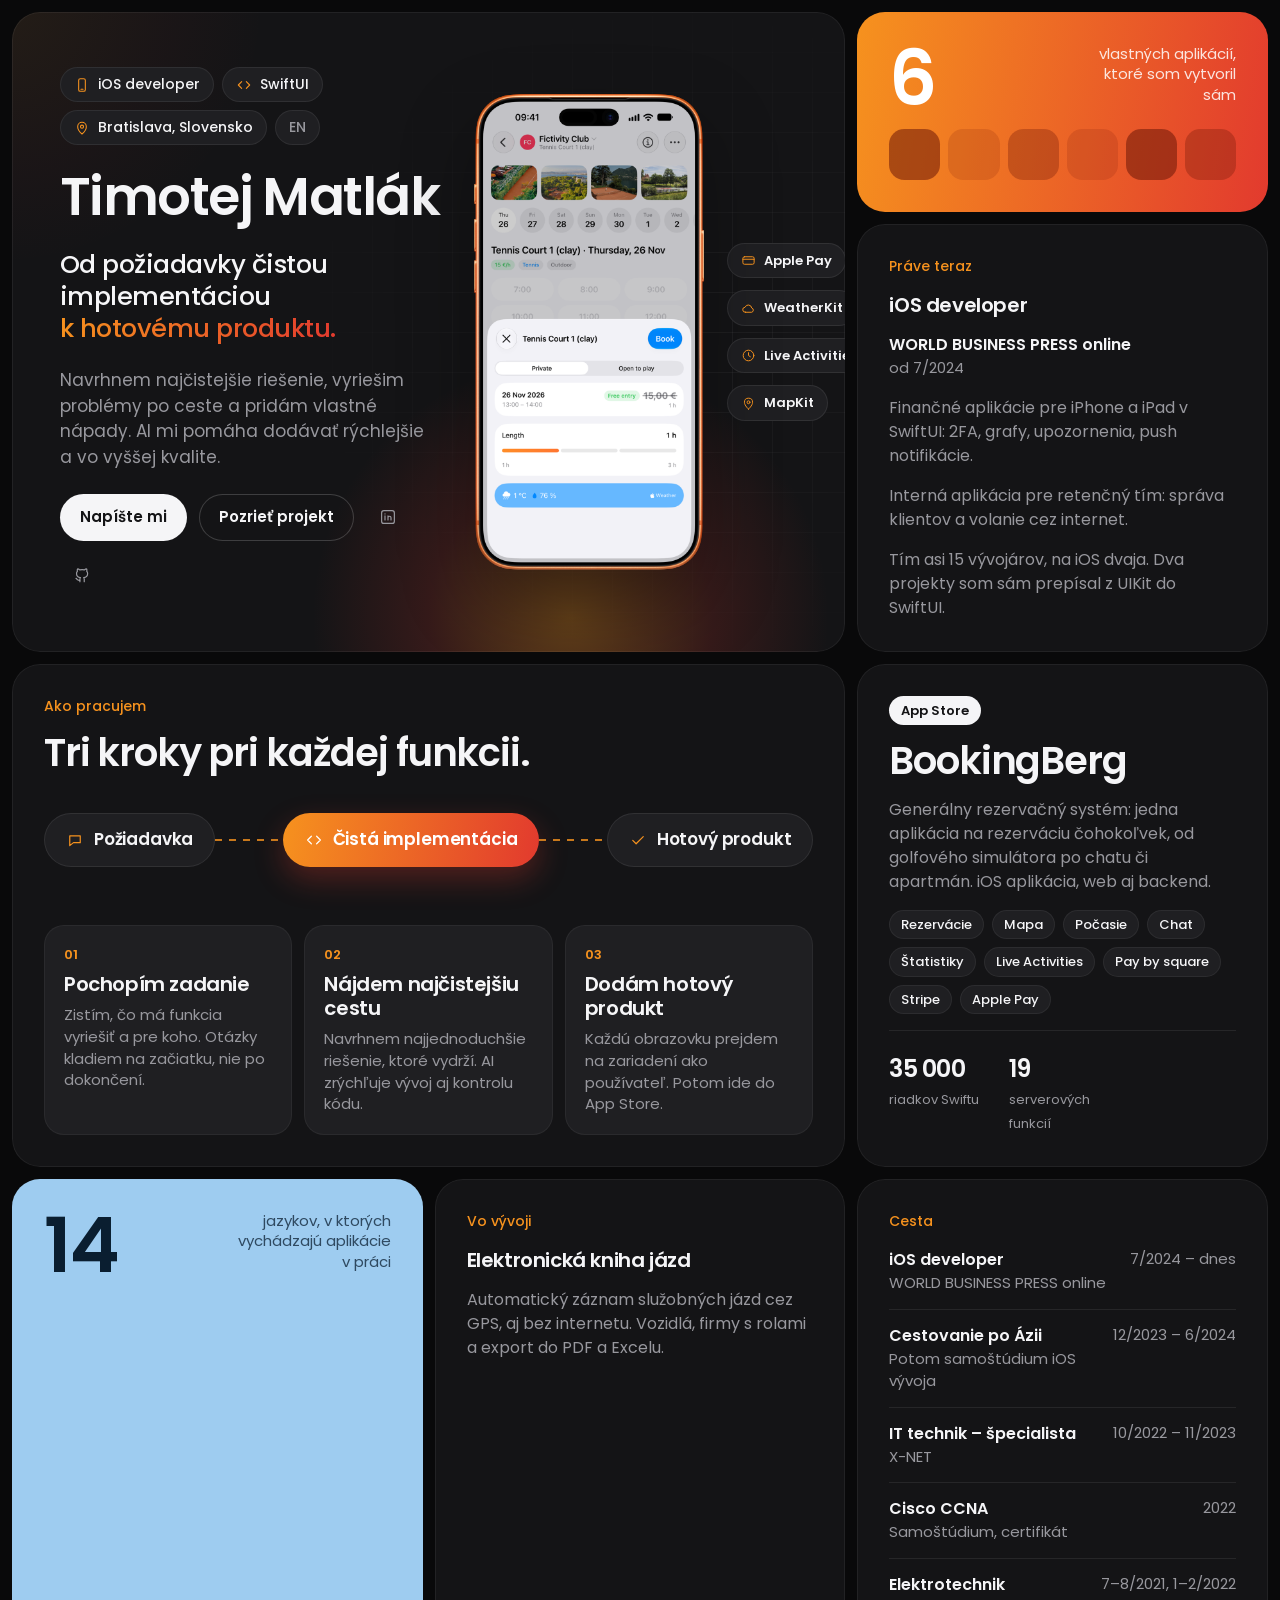
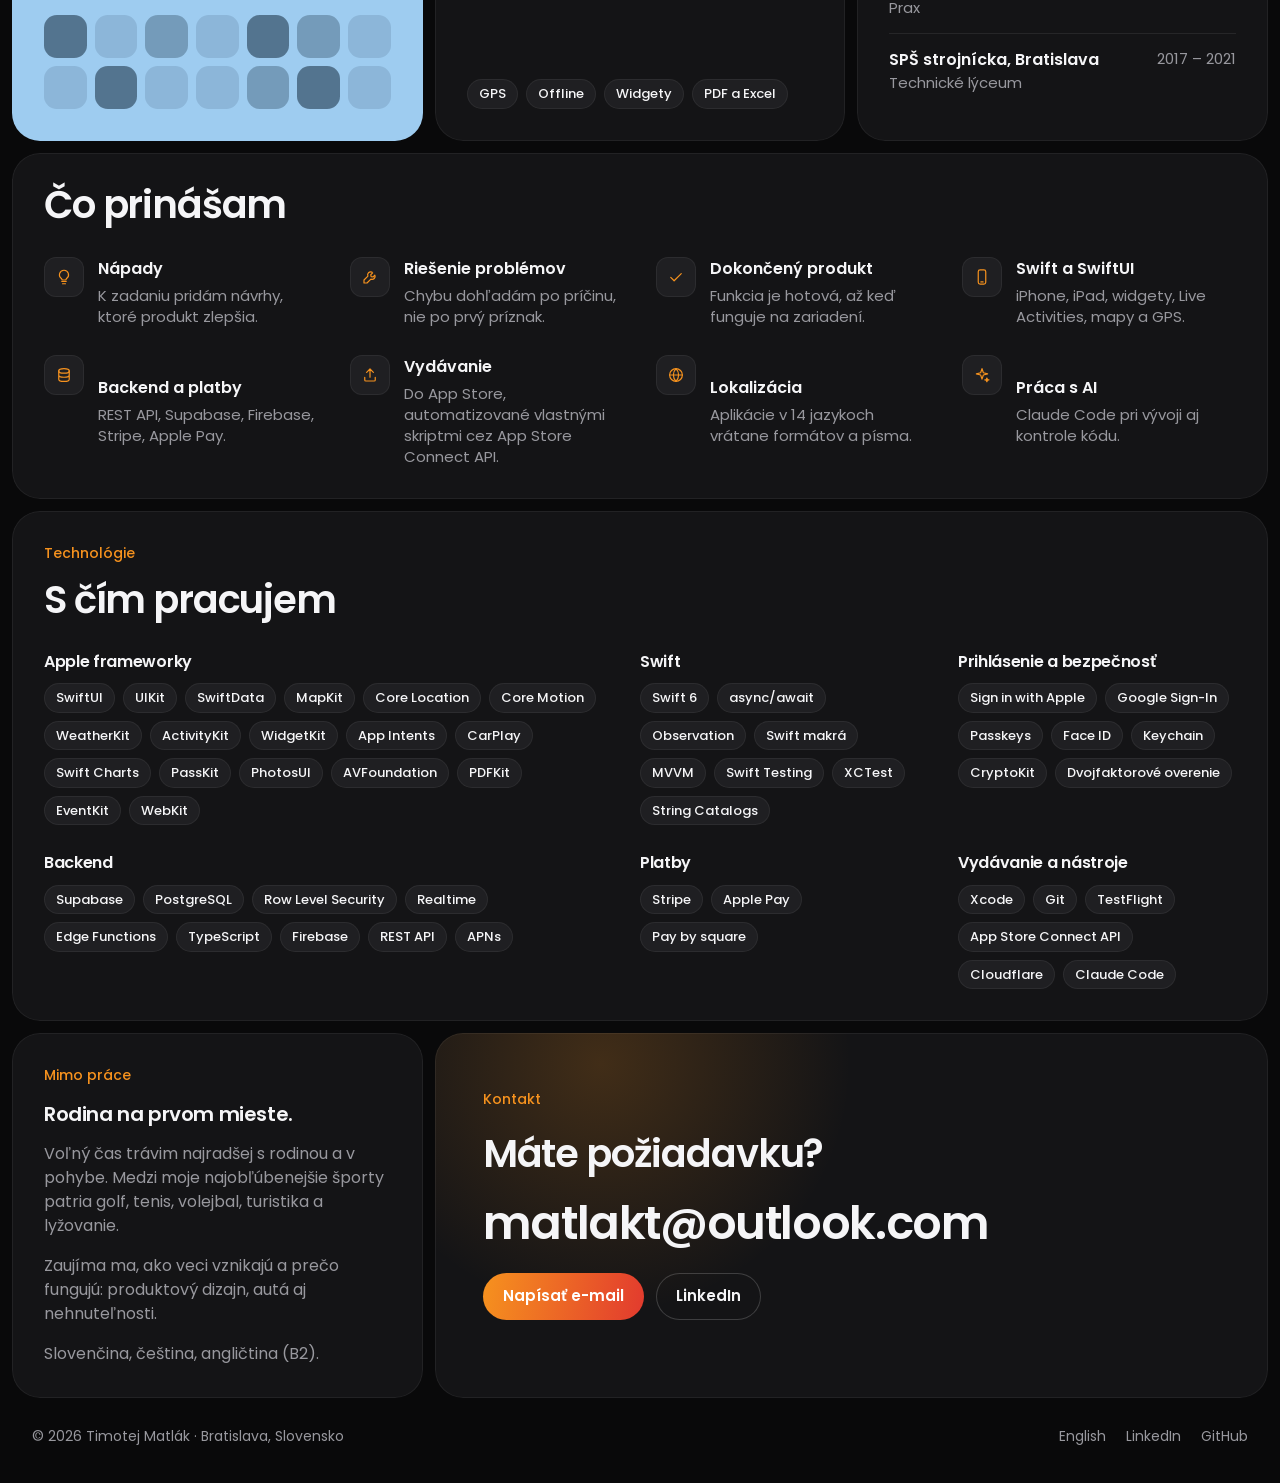
==== commit be3b2790: "Location: Bratislava in both languages Co-Authored-By: Claude Fable 5.2 <noreply@anthropic.com>" ====
--- a/index.html
+++ b/index.html
@@ -20,7 +20,7 @@
       <div class="roles rise">
         <span><svg class="i" viewBox="0 0 24 24" aria-hidden="true"><rect x="7" y="2.5" width="10" height="19" rx="2.5"/><path d="M10.5 18.5h3"/></svg>iOS developer</span>
         <span><svg class="i" viewBox="0 0 24 24" aria-hidden="true"><path d="M8.5 7 3.5 12l5 5M15.5 7l5 5-5 5"/></svg>SwiftUI</span>
-        <span><svg class="i" viewBox="0 0 24 24" aria-hidden="true"><path d="M12 21s6.5-5.600 6.500-11a6.500 6.500 0 0 0-13 0c0 5.400 6.500 11 6.500 11Z"/><circle cx="12" cy="10" r="2.300"/></svg>Senec</span>
+        <span><svg class="i" viewBox="0 0 24 24" aria-hidden="true"><path d="M12 21s6.5-5.600 6.500-11a6.500 6.500 0 0 0-13 0c0 5.400 6.500 11 6.500 11Z"/><circle cx="12" cy="10" r="2.300"/></svg>Bratislava, Slovensko</span>
         <a href="en/" lang="en" hreflang="en" aria-label="English">EN</a>
       </div>
       <h1 class="rise" style="--i:1">Timotej Matlák</h1>
@@ -159,7 +159,7 @@
   </section>
 
   <footer class="foot">
-    <span>© 2026 Timotej Matlák · Senec, Slovensko</span>
+    <span>© 2026 Timotej Matlák · Bratislava, Slovensko</span>
     <nav><a href="en/" lang="en" hreflang="en">English</a><a href="https://www.linkedin.com/in/matlák/">LinkedIn</a><a href="https://github.com/Tim-engineer">GitHub</a></nav>
   </footer>
 </main>
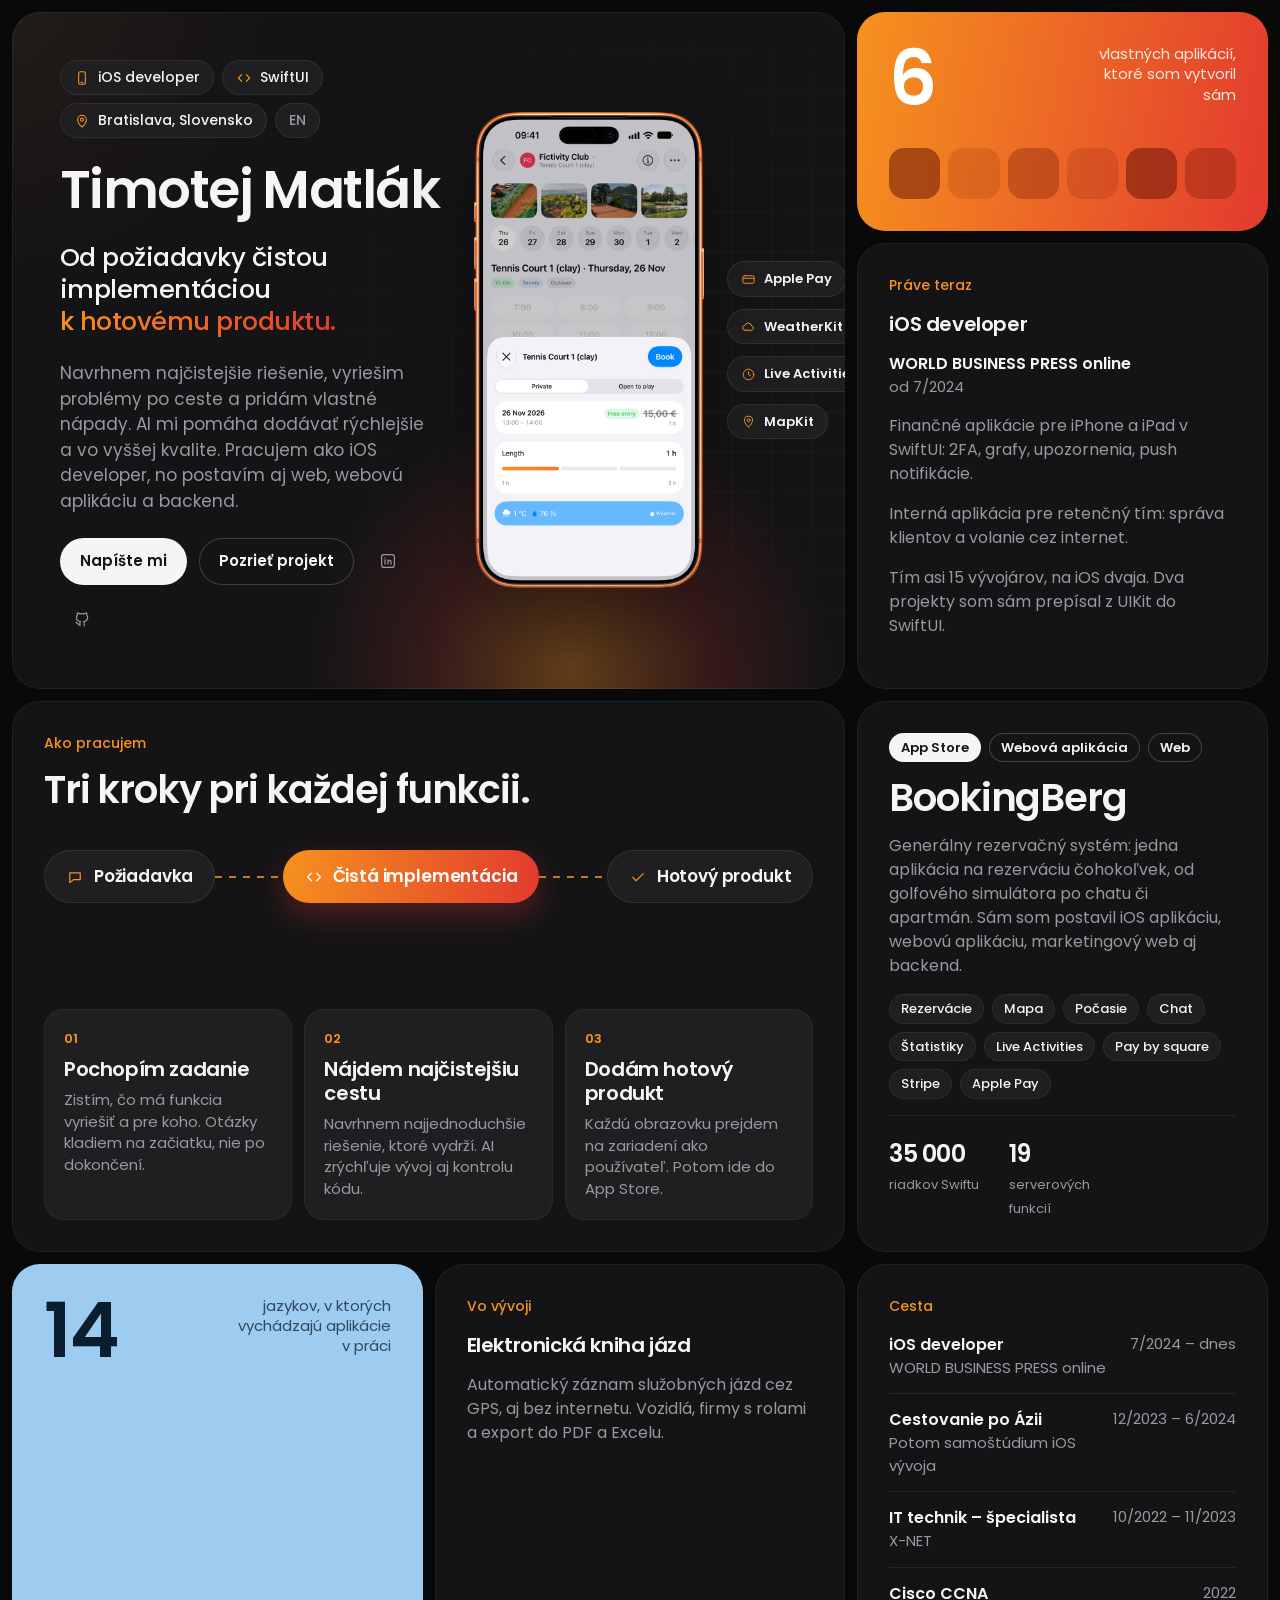
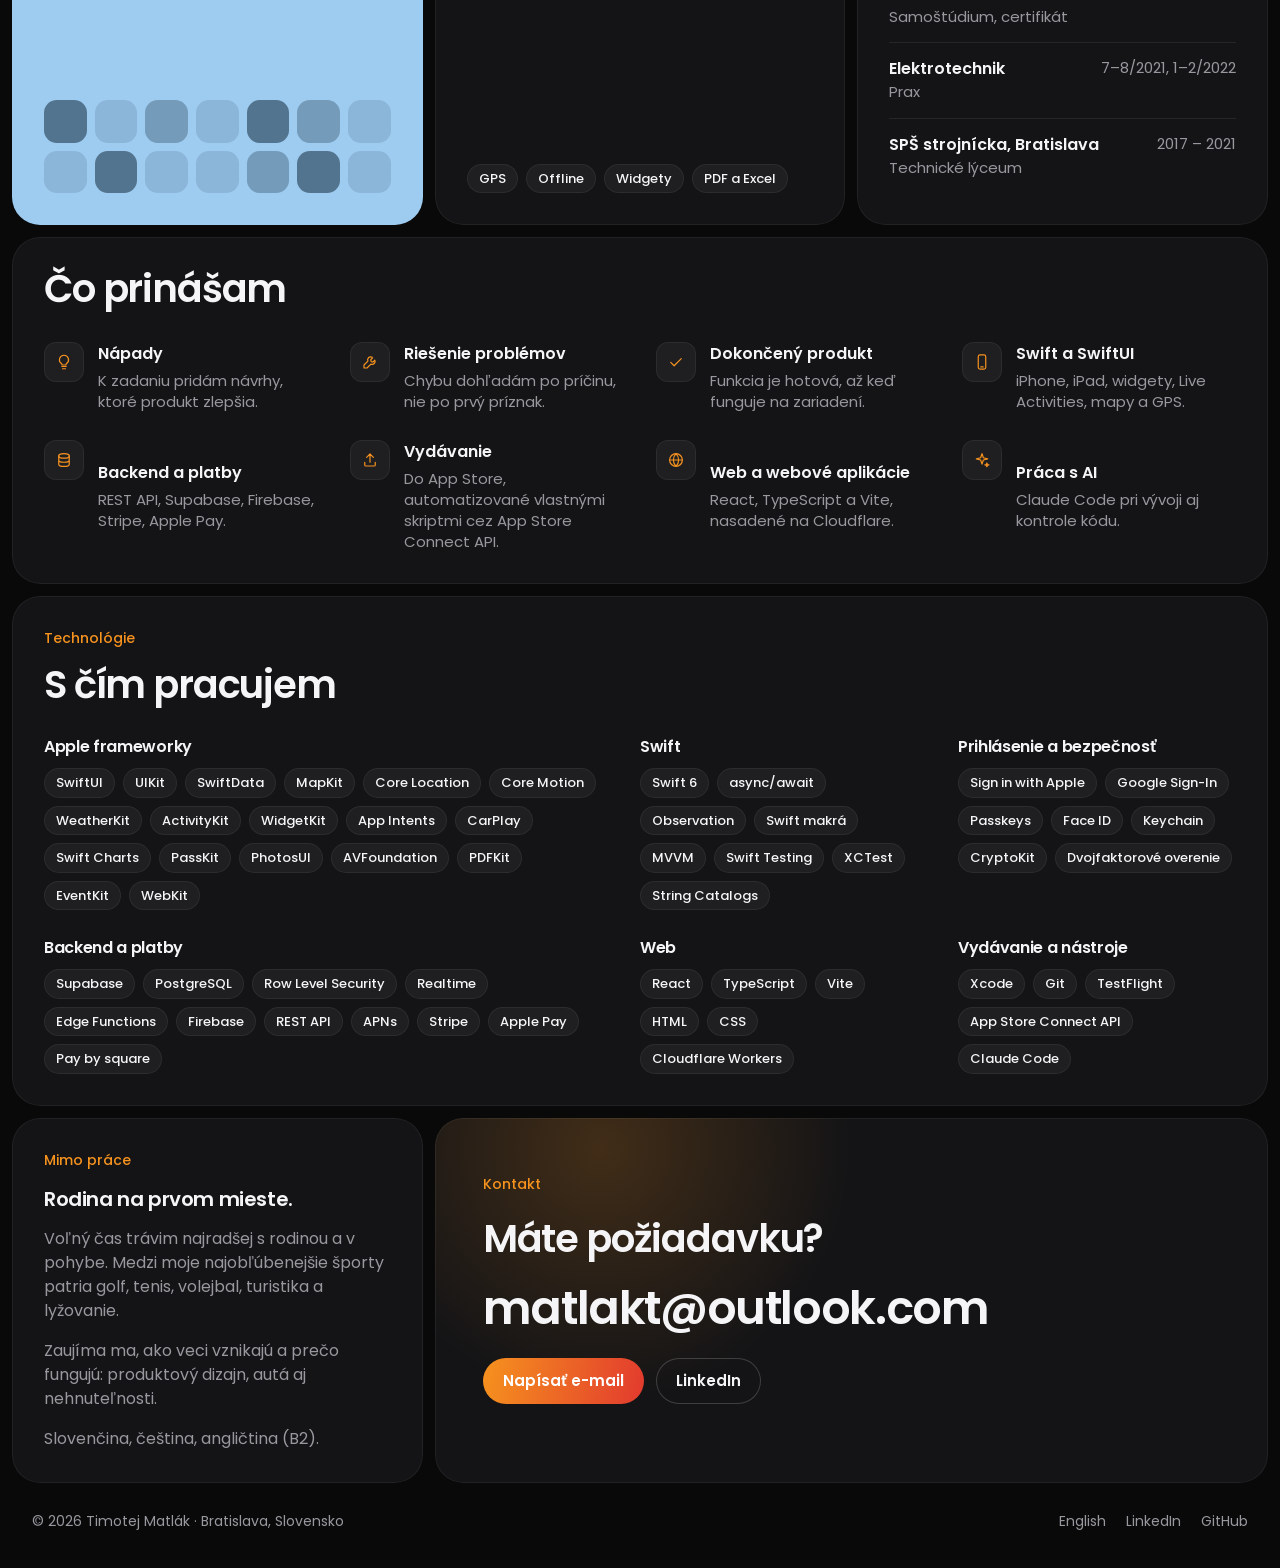
==== commit 7d63a705: "Show the web app, the marketing site and the web stack Co-Authored-By: Claude Fable 5.2 <noreply@ant" ====
--- a/index.html
+++ b/index.html
@@ -5,12 +5,12 @@
   <meta name="viewport" content="width=device-width, initial-scale=1.0">
   <script>document.documentElement.classList.add("js")</script>
   <title>Timotej Matlák | iOS developer</title>
-  <meta name="description" content="iOS developer zo Slovenska. Od požiadavky čistou implementáciou k hotovému produktu: finančné aplikácie, vlastný rezervačný systém a ďalšie projekty.">
+  <meta name="description" content="iOS developer zo Slovenska, ktorý postaví aj web, webovú aplikáciu a backend. Od požiadavky čistou implementáciou k hotovému produktu: finančné aplikácie, vlastný rezervačný systém a ďalšie projekty.">
   <meta name="theme-color" content="#09090a">
   <meta name="color-scheme" content="dark">
   <link rel="alternate" hreflang="sk" href="https://tim-engineer.github.io/">
   <link rel="alternate" hreflang="en" href="https://tim-engineer.github.io/en/">
-  <link rel="stylesheet" href="style.css?v=21">
+  <link rel="stylesheet" href="style.css?v=22">
 </head>
 <body>
 <main class="bento">
@@ -25,7 +25,7 @@
       </div>
       <h1 class="rise" style="--i:1">Timotej Matlák</h1>
       <p class="motto rise" style="--i:2">Od požiadavky čistou implementáciou <span class="warm">k hotovému produktu.</span></p>
-      <p class="lead rise" style="--i:3">Navrhnem najčistejšie riešenie, vyriešim problémy po ceste a pridám vlastné nápady. AI mi pomáha dodávať rýchlejšie a vo vyššej kvalite.</p>
+      <p class="lead rise" style="--i:3">Navrhnem najčistejšie riešenie, vyriešim problémy po ceste a pridám vlastné nápady. AI mi pomáha dodávať rýchlejšie a vo vyššej kvalite. Pracujem ako iOS developer, no postavím aj web, webovú aplikáciu a backend.</p>
       <div class="actions rise" style="--i:4">
         <a class="btn" href="#kontakt">Napíšte mi</a>
         <a class="btn btn-line" href="#projekt">Pozrieť projekt</a>
@@ -76,9 +76,9 @@
   </section>
 
   <section class="tile c4 r2 reveal" id="projekt" style="--i:1">
-    <a class="badge" href="https://apps.apple.com/sk/app/bookingberg/id6788279642" target="_blank" rel="noopener">App Store</a>
+    <div class="badges"><a class="badge" href="https://apps.apple.com/sk/app/bookingberg/id6788279642" target="_blank" rel="noopener">App Store</a><a class="badge badge-line" href="https://app.bookingberg.com" target="_blank" rel="noopener">Webová aplikácia</a><a class="badge badge-line" href="https://bookingberg.com" target="_blank" rel="noopener">Web</a></div>
     <h2>BookingBerg</h2>
-    <p>Generálny rezervačný systém: jedna aplikácia na rezerváciu čohokoľvek, od golfového simulátora po chatu či apartmán. iOS aplikácia, web aj backend.</p>
+    <p>Generálny rezervačný systém: jedna aplikácia na rezerváciu čohokoľvek, od golfového simulátora po chatu či apartmán. Sám som postavil iOS aplikáciu, webovú aplikáciu, marketingový web aj backend.</p>
     <div class="tags"><span>Rezervácie</span><span>Mapa</span><span>Počasie</span><span>Chat</span><span>Štatistiky</span><span>Live Activities</span><span>Pay by square</span><span>Stripe</span><span>Apple Pay</span></div>
     <div class="nums">
       <div><b>35 000</b><span>riadkov Swiftu</span></div>
@@ -122,7 +122,7 @@
       <li><span class="ico"><svg class="i" viewBox="0 0 24 24" aria-hidden="true"><rect x="7" y="2.500" width="10" height="19" rx="2.500"/><path d="M10.500 18.500h3"/></svg></span><b>Swift a SwiftUI</b><span>iPhone, iPad, widgety, Live Activities, mapy a GPS.</span></li>
       <li><span class="ico"><svg class="i" viewBox="0 0 24 24" aria-hidden="true"><ellipse cx="12" cy="6.500" rx="7" ry="3"/><path d="M5 6.500v11c0 1.700 3.100 3 7 3s7-1.300 7-3v-11M5 12c0 1.700 3.100 3 7 3s7-1.300 7-3"/></svg></span><b>Backend a platby</b><span>REST API, Supabase, Firebase, Stripe, Apple Pay.</span></li>
       <li><span class="ico"><svg class="i" viewBox="0 0 24 24" aria-hidden="true"><path d="M12 15V4M7.500 8.500 12 4l4.500 4.500M5 15v3.500A1.500 1.500 0 0 0 6.500 20h11a1.500 1.500 0 0 0 1.500-1.500V15"/></svg></span><b>Vydávanie</b><span>Do App Store, automatizované vlastnými skriptmi cez App Store Connect API.</span></li>
-      <li><span class="ico"><svg class="i" viewBox="0 0 24 24" aria-hidden="true"><circle cx="12" cy="12" r="8.500"/><path d="M3.500 12h17M12 3.500c2.500 2.500 3.500 5.300 3.500 8.500s-1 6-3.500 8.500c-2.500-2.500-3.500-5.300-3.500-8.500s1-6 3.500-8.500Z"/></svg></span><b>Lokalizácia</b><span>Aplikácie v 14 jazykoch vrátane formátov a písma.</span></li>
+      <li><span class="ico"><svg class="i" viewBox="0 0 24 24" aria-hidden="true"><circle cx="12" cy="12" r="8.500"/><path d="M3.500 12h17M12 3.500c2.500 2.500 3.500 5.300 3.500 8.500s-1 6-3.500 8.500c-2.500-2.500-3.500-5.300-3.500-8.500s1-6 3.500-8.500Z"/></svg></span><b>Web a webové aplikácie</b><span>React, TypeScript a Vite, nasadené na Cloudflare.</span></li>
       <li><span class="ico"><svg class="i" viewBox="0 0 24 24" aria-hidden="true"><path d="M12 3.500 13.800 9l5.700 1.500-5.700 1.500L12 17.500 10.200 12 4.500 10.500 10.200 9 12 3.500ZM18.500 16l.7 2 2 .5-2 .5-.7 2-.7-2-2-.5 2-.5.700-2Z"/></svg></span><b>Práca s AI</b><span>Claude Code pri vývoji aj kontrole kódu.</span></li>
     </ul>
   </section>
@@ -134,9 +134,9 @@
       <div><h3>Apple frameworky</h3><div class="tags"><span>SwiftUI</span><span>UIKit</span><span>SwiftData</span><span>MapKit</span><span>Core Location</span><span>Core Motion</span><span>WeatherKit</span><span>ActivityKit</span><span>WidgetKit</span><span>App Intents</span><span>CarPlay</span><span>Swift Charts</span><span>PassKit</span><span>PhotosUI</span><span>AVFoundation</span><span>PDFKit</span><span>EventKit</span><span>WebKit</span></div></div>
       <div><h3>Swift</h3><div class="tags"><span>Swift 6</span><span>async/await</span><span>Observation</span><span>Swift makrá</span><span>MVVM</span><span>Swift Testing</span><span>XCTest</span><span>String Catalogs</span></div></div>
       <div><h3>Prihlásenie a bezpečnosť</h3><div class="tags"><span>Sign in with Apple</span><span>Google Sign-In</span><span>Passkeys</span><span>Face ID</span><span>Keychain</span><span>CryptoKit</span><span>Dvojfaktorové overenie</span></div></div>
-      <div><h3>Backend</h3><div class="tags"><span>Supabase</span><span>PostgreSQL</span><span>Row Level Security</span><span>Realtime</span><span>Edge Functions</span><span>TypeScript</span><span>Firebase</span><span>REST API</span><span>APNs</span></div></div>
-      <div><h3>Platby</h3><div class="tags"><span>Stripe</span><span>Apple Pay</span><span>Pay by square</span></div></div>
-      <div><h3>Vydávanie a nástroje</h3><div class="tags"><span>Xcode</span><span>Git</span><span>TestFlight</span><span>App Store Connect API</span><span>Cloudflare</span><span>Claude Code</span></div></div>
+      <div><h3>Backend a platby</h3><div class="tags"><span>Supabase</span><span>PostgreSQL</span><span>Row Level Security</span><span>Realtime</span><span>Edge Functions</span><span>Firebase</span><span>REST API</span><span>APNs</span><span>Stripe</span><span>Apple Pay</span><span>Pay by square</span></div></div>
+      <div><h3>Web</h3><div class="tags"><span>React</span><span>TypeScript</span><span>Vite</span><span>HTML</span><span>CSS</span><span>Cloudflare Workers</span></div></div>
+      <div><h3>Vydávanie a nástroje</h3><div class="tags"><span>Xcode</span><span>Git</span><span>TestFlight</span><span>App Store Connect API</span><span>Claude Code</span></div></div>
     </div>
   </section>
 
--- a/style.css
+++ b/style.css
@@ -132,6 +132,8 @@
 .nums { display: grid; grid-template-columns: repeat(3, 1fr); gap: 12px; padding-top: 20px; border-top: 1px solid rgb(var(--line) / .08); margin-top: auto; }
 .nums b { display: block; font-size: 24px; font-weight: 600; letter-spacing: -0.03em; }
 .nums span { font-size: 13px; color: rgb(var(--muted)); }
+.badges { display: flex; flex-wrap: wrap; gap: 8px; }
+.badge-line { background: none !important; color: rgb(var(--ink)) !important; box-shadow: inset 0 0 0 1px rgb(var(--line) / .2); }
 .badge { align-self: flex-start; font-size: 13px; font-weight: 600; padding: 5px 12px; border-radius: 100px; background: rgb(var(--ink)); color: rgb(var(--surface)); }
 
 /* ---------- lists ---------- */
